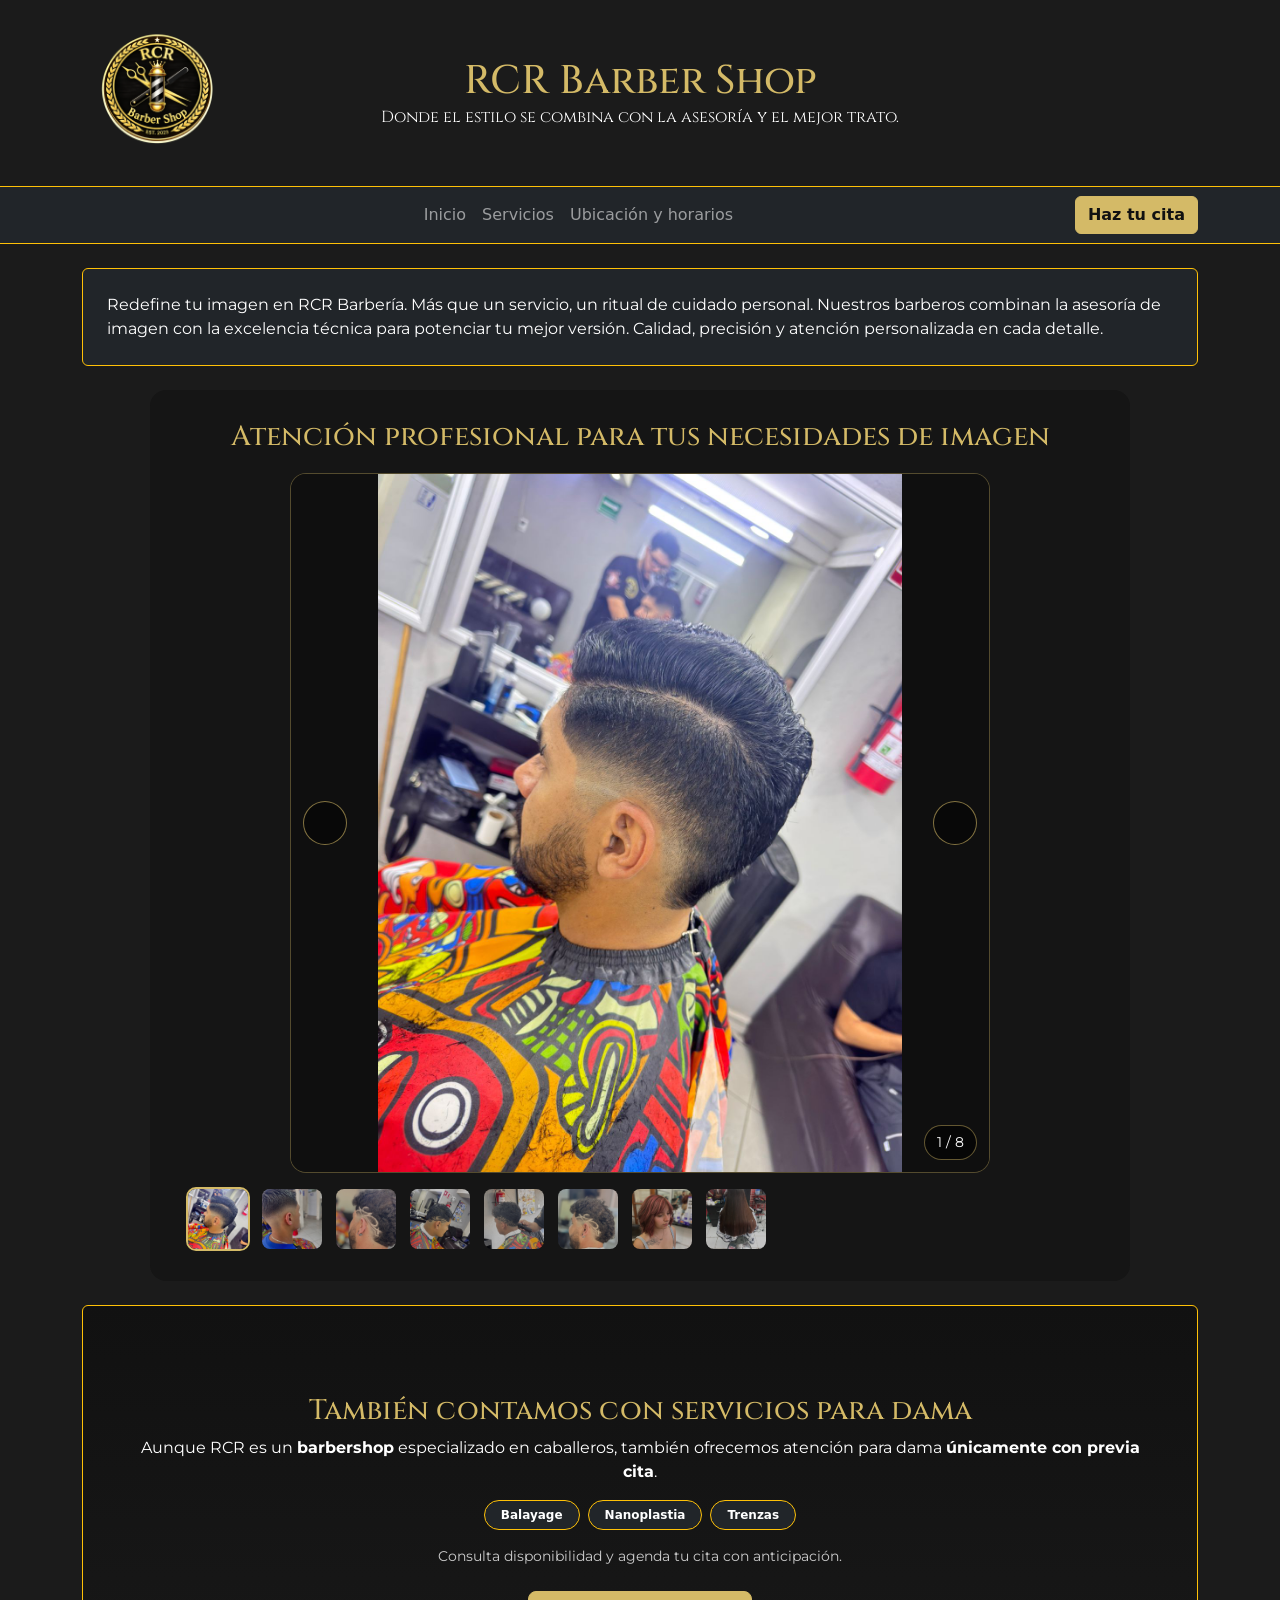
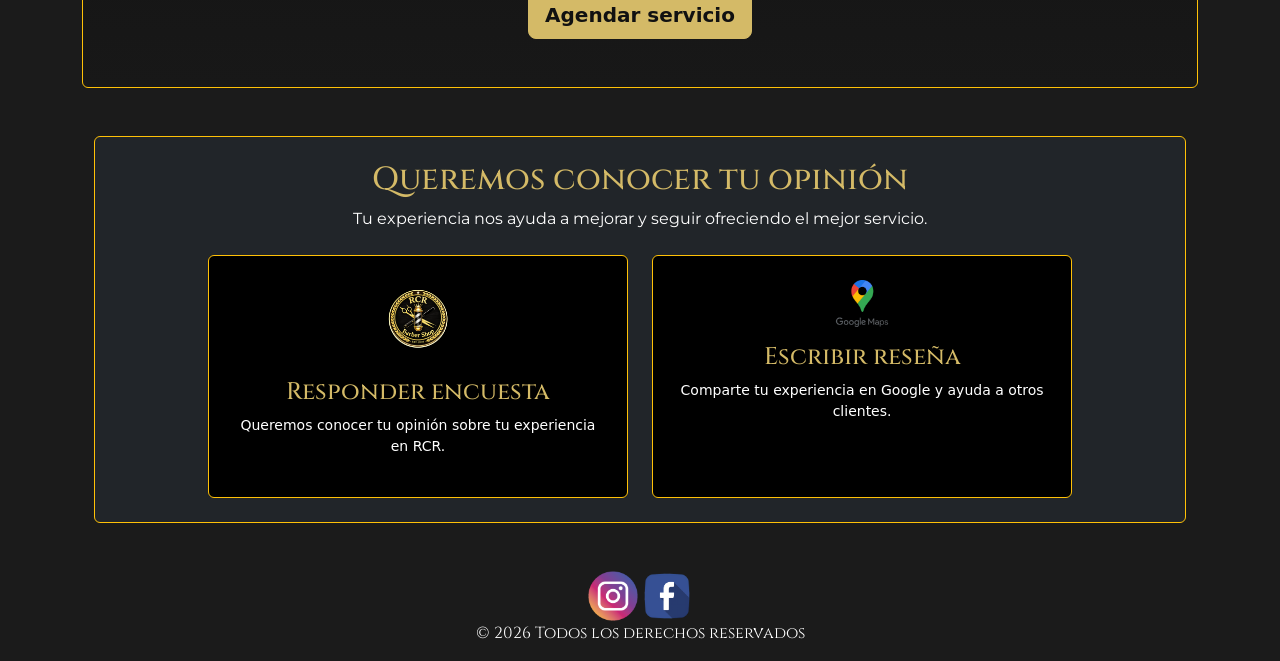
==== index.html @ 4f1cd0da "Add files via upload" ====
<!DOCTYPE html>
<html lang="en">
<head>
    <meta charset="UTF-8">
    <meta name="viewport" content="width=device-width, initial-scale=1.0">
  
    <title>RCR Barber Shop</title>
<link rel="preconnect" href="https://fonts.googleapis.com">
<link rel="preconnect" href="https://fonts.gstatic.com" crossorigin>
<link href="https://fonts.googleapis.com/css2?family=Cinzel:wght@400..900&family=Cormorant+Garamond:ital,wght@0,300..700;1,300..700&family=Montserrat:ital,wght@0,100..900;1,100..900&family=Playfair+Display:ital,wght@0,400..900;1,400..900&display=swap" rel="stylesheet">
<link href="https://cdn.jsdelivr.net/npm/bootstrap@5.3.3/dist/css/bootstrap.min.css" rel="stylesheet">
<link rel="stylesheet" href="./MyCSS.css">

</head>
<body>


<header class="py-3 border-bottom border-warning">
  <div class="container">
    <div class="row align-items-center gy-2">
      <div class="col-12 col-md-3 text-center text-md-start">
        <a href="index.html" class="d-inline-block">
          <img src="./Images/Logo_RCR_2026_SinFondo.png" class="img-fluid" style="max-width:150px;" alt="RCR Logo">
        </a>
      </div>

      <div class="col-12 col-md-6 text-center">
        <h1 class="m-0" style="font-family:'Cinzel'; color:#D4BA67;">RCR Barber Shop</h1>
        <p class="m-0 text-white" style="font-family:'Cinzel';">
          Donde el estilo se combina con la asesoría y el mejor trato.
        </p>
      </div>

<div class="col-12 col-md-3 d-none d-md-block"></div>
    </div>
  </div>
</header>

<nav class="navbar navbar-expand-lg navbar-dark bg-dark border-bottom border-warning">
  <div class="container">
    <a class="navbar-brand d-lg-none" href="index.html" style="font-family:'Cinzel'; color:#D4BA67;">RCR</a>

    <button class="navbar-toggler" type="button" data-bs-toggle="collapse" data-bs-target="#rcrNav">
      <span class="navbar-toggler-icon"></span>
    </button>

    <div class="collapse navbar-collapse" id="rcrNav">
      <ul class="navbar-nav mx-auto mb-2 mb-lg-0">
        <li class="nav-item"><a class="nav-link" href="index.html">Inicio</a></li>
        <li class="nav-item"><a class="nav-link" href="Services.html">Servicios</a></li>
        <li class="nav-item"><a class="nav-link" href="Contact.html">Ubicación y horarios</a></li>
      </ul>


<button
id="Anywhere_button_iframe"
class="anywhere-book-now-button btn btn-warning fw-semibold"
data-booking-url="https://rcr-barber-shop.setmore.com"
data-new-tab="false">
Haz tu cita
</button>
    </div>
  </div>
</nav>

<main class="container my-4">
  <div class="card bg-dark text-white border-warning">
    <div class="card-body p-4" style="font-family:'Montserrat';">
      <p class="mb-0">
        Redefine tu imagen en RCR Barbería. Más que un servicio, un ritual de cuidado personal. Nuestros barberos combinan la asesoría de imagen con la excelencia
        técnica para potenciar tu mejor versión. Calidad, precisión y atención personalizada en cada detalle.
      </p>
    </div>
  </div>


  <div class="my-4">
<section class="gallery">
  <h2 class="gallery-title">Atención profesional para tus necesidades de imagen</h2>

  <div class="carousel" id="carousel">
    <button class="car-btn prev" aria-label="Anterior">

    </button>

    <div class="viewer" id="viewer">
      <img src="./Images/PHOTO-2026-03-08-14-03-09 1.jpg" alt="Estilo 1">
      <img src="./Images/PHOTO-2026-03-08-14-03-09 2.jpg" alt="Estilo 2">
      <img src="./Images/PHOTO-2026-03-08-14-03-09 3.jpg" alt="Estilo 3">
      <img src="./Images/PHOTO-2026-03-08-14-03-09 4.jpg" alt="Estilo 4">
      <img src="./Images/PHOTO-2026-03-08-14-03-09.jpg" alt="Estilo 5">
      <img src="./Images/PHOTO-2026-03-08-14-03-10.jpg" alt="Estilo 6">
      <img src="./Borradores/Balayage.JPG" alt="Estilo 7">
      <img src="./Borradores/Nanoplastia.JPG" alt="Estilo 8">
    </div>
    

    <button class="car-btn next" aria-label="Siguiente">

    </button>

    <div class="counter" id="counter">1 / 8</div>
  </div>

  <div class="thumbs" id="thumbs">
    <img src="./Images/PHOTO-2026-03-08-14-03-09 1.jpg" data-i="0" alt="thumb 1">
    <img src="./Images/PHOTO-2026-03-08-14-03-09 2.jpg" data-i="1" alt="thumb 2">
    <img src="./Images/PHOTO-2026-03-08-14-03-09 3.jpg"  data-i="2" alt="thumb 3">
    <img src="./Images/PHOTO-2026-03-08-14-03-09 4.jpg" data-i="3" alt="thumb 4">
    <img src="./Images/PHOTO-2026-03-08-14-03-09.jpg" data-i="4" alt="thumb 5">
    <img src="./Images/PHOTO-2026-03-08-14-03-10.jpg" data-i="5" alt="thumb 6">
    <img src="./Borradores/Balayage.JPG" data-i="6" alt="thumb 7">
    <img src="./Borradores/Nanoplastia.JPG" data-i="7" alt="thumb 8">
  </div>
</section>

</div>


  <div class="card bg-dark text-white border-warning mt-4 services-ladies-card">
  <div class="card-body text-center p-4 p-md-5">

    <div class="mb-3">
      <i class="bi bi-stars ladies-icon"></i>
    </div>

    <h3 class="mb-2" style="font-family:'Cinzel'; color:#D4BA67;">
      También contamos con servicios para dama
    </h3>

    <p class="mb-3" style="font-family:'Montserrat';">
      Aunque RCR es un <b>barbershop</b> especializado en caballeros,
      también ofrecemos atención para dama <b>únicamente con previa cita</b>.
    </p>

    <div class="d-flex flex-wrap justify-content-center gap-2 mb-3">
      <span class="badge rounded-pill text-bg-dark border border-warning px-3 py-2">Balayage</span>
      <span class="badge rounded-pill text-bg-dark border border-warning px-3 py-2">Nanoplastia</span>
      <span class="badge rounded-pill text-bg-dark border border-warning px-3 py-2">Trenzas</span>
    </div>

    <p class="small mb-4 ladies-note">
      Consulta disponibilidad y agenda tu cita con anticipación.
    </p>

    <button
      class="anywhere-book-now-button btn btn-warning btn-lg fw-semibold"
      data-booking-url="https://rcr-barber-shop.setmore.com"
      data-new-tab="false">
      Agendar servicio
    </button>

  </div>
</div>

<section class="container my-5">

<div class="card bg-dark text-white border-warning">
<div class="card-body text-center p-4">

<h2 class="mb-2" style="font-family:'Cinzel'; color:#D4BA67;">
Queremos conocer tu opinión
</h2>

<p class="mb-4" style="font-family:'Montserrat';">
Tu experiencia nos ayuda a mejorar y seguir ofreciendo el mejor servicio.
</p>


<div class="row g-4 justify-content-center">

<!-- ENCUESTA -->
<div class="col-md-5">
<a href="https://forms.gle/G6pdmRBXSp6LeKgr6" target="_blank" class="text-decoration-none">

<div class="card h-100 bg-black text-white border-warning review-card">

<div class="card-body text-center p-4">

<img src="./Images/Logo_RCR_2026_SinFondo.png" width="80" class="mb-3">

<h4 style="font-family:'Cinzel'; color:#D4BA67;">
Responder encuesta
</h4>

<p class="small">
Queremos conocer tu opinión sobre tu experiencia en RCR.
</p>

</div>
</div>

</a>
</div>


<!-- GOOGLE REVIEW -->
<div class="col-md-5">

<a href="https://www.google.com/search?hl=en-CA&gl=ca&q=RCR+Barber%C3%ADa+Sal%C3%B3n,+Atenas,+Jerez+101+B,+Los+Sauces,+76114+Santiago+de+Quer%C3%A9taro,+Qro.,+Mexico&ludocid=10896036416418766935&lsig=AB86z5VZacI5tAJtuzdIunoeFj1o&hl=en&gl=CA#" target="_blank" class="text-decoration-none">

<div class="card h-100 bg-black text-white border-warning review-card">

<div class="card-body text-center p-4">

<img src="./Images/finalgooglemaps.png" width="80" class="mb-3">

<h4 style="font-family:'Cinzel'; color:#D4BA67;">
Escribir reseña
</h4>

<p class="small">
Comparte tu experiencia en Google y ayuda a otros clientes.
</p>

</div>
</div>

</a>
</div>


</div>
</div>
</div>

</section>

</main>


<section class="footer" align="center" style="font-family: 'Cinzel'; color:white">
  
<a href="https://www.instagram.com/rcr_barbershop/" target="_blank"><img src="./Images/Logo instagram.png" width="50" height="50"></a>
<a href="https://www.facebook.com/rcr.carlos.2025/" target="_blank"><img src="./Images/Logo Facebook.png" width="50" height="50"></a><br>
<p>© 2026 Todos los derechos reservados</p>
</section>

<script>
  const viewer = document.getElementById('viewer');
  const thumbs = document.getElementById('thumbs');
  const counter = document.getElementById('counter');
  const slides = Array.from(viewer.querySelectorAll('img'));
  const total = slides.length;

  let current = 0;

  function goTo(i){
    current = Math.max(0, Math.min(total-1, i));
    viewer.scrollTo({ left: viewer.clientWidth * current, behavior: 'smooth' });
    counter.textContent = (current+1) + " / " + total;

    thumbs.querySelectorAll('img').forEach(t => t.classList.remove('active'));
    const activeThumb = thumbs.querySelector(`img[data-i="${current}"]`);
    if(activeThumb) activeThumb.classList.add('active');
  }

  document.querySelector('.car-btn.prev').addEventListener('click', () => goTo(current-1));
  document.querySelector('.car-btn.next').addEventListener('click', () => goTo(current+1));

  thumbs.addEventListener('click', (e) => {
    if(e.target.tagName === 'IMG'){
      goTo(parseInt(e.target.dataset.i, 10));
    }
  });

  // Detectar slide actual al swippear
  viewer.addEventListener('scroll', () => {
    const i = Math.round(viewer.scrollLeft / viewer.clientWidth);
    if(i !== current){
      current = i;
      counter.textContent = (current+1) + " / " + total;
      thumbs.querySelectorAll('img').forEach(t => t.classList.remove('active'));
      const activeThumb = thumbs.querySelector(`img[data-i="${current}"]`);
      if(activeThumb) activeThumb.classList.add('active');
    }
  });

  // Init
  goTo(0);
</script>
<script src="https://cdn.jsdelivr.net/npm/bootstrap@5.3.3/dist/js/bootstrap.bundle.min.js"></script>
<script id="anywhere_book_now_script" src="https://assets.setmore.com/integration/book-now/live/v1/anywhere-book-now.js"></script>
</body>
</html>
---- MyCSS.css ----
/* Reset básico */
body { margin:0; padding:0; background:#1b1b1b; }

/* LINKS (global) */
a { color:white; text-decoration:underline; }
a:visited { color:white; }
a:hover { color:#D4BA67; text-decoration:underline; }
a:active { color:#D4BA67; text-decoration:underline; }


/* CARD TABLA */
.table-card{
  background:#0f0f0f;
  padding:30px;
  border-radius:10px;
  max-width:980px;
  margin:0 auto;
}


.table.table-dark td{
  color:#fff;
}


/* ===== GALERÍA ===== */
.gallery{
  background:#151515;
  padding:30px;
  border-radius:16px;
  max-width:980px;
  margin:20px auto;
}

.gallery-title{
  font-family:'Cinzel', serif;
  color:#D4BA67;
  text-align:center;
  margin-bottom:20px;
  font-size:28px;
}

/* ===== CARRUSEL CUADRADO ===== */
.carousel{
  position:relative;
  background:#0f0f0f;
  border:1px solid rgba(212,186,103,.35);
  border-radius:16px;
  overflow:hidden;
  max-width:700px;        /* controla tamaño en desktop */
  margin:0 auto;
}

/* CONTENEDOR CUADRADO */
.viewer{
  display:flex;
  overflow-x:auto;
  scroll-snap-type:x mandatory;
  scroll-behavior:smooth;
  -webkit-overflow-scrolling:touch;

  width:100%;
  aspect-ratio:1 / 1;     /* 🔲 CUADRADO */
}
.viewer::-webkit-scrollbar{ display:none; }

/* SLIDES */
.viewer img{
  flex:0 0 100%;
  width:100%;
  height:100%;
  object-fit:contain;      /* 👈 AHORA SE VE COMPLETA */
  object-position:center;
  background:#0f0f0f;      /* relleno elegante */
  scroll-snap-align:start;
  user-select:none;
  -webkit-user-drag:none;
  display:block;
}

/* ===== FLECHAS ===== */
.car-btn{
  position:absolute;
  top:50%;
  transform:translateY(-50%);
  z-index:5;
  background:rgba(0,0,0,.45);
  border:1px solid rgba(212,186,103,.6);
  color:#D4BA67;
  width:44px;
  height:44px;
  border-radius:50%;
  font-size:26px;
  cursor:pointer;
}
.car-btn.prev{ left:12px; }
.car-btn.next{ right:12px; }

/* ===== CONTADOR ===== */
.counter{
  position:absolute;
  bottom:12px;
  right:12px;
  background:rgba(0,0,0,.6);
  border:1px solid rgba(212,186,103,.45);
  color:white;
  font-family:'Montserrat', sans-serif;
  font-size:14px;
  padding:6px 12px;
  border-radius:999px;
}

/* ===== MINIATURAS ===== */
.thumbs{
  display:flex;
  gap:10px;
  overflow-x:auto;
  padding:14px 6px 0;
}
.thumbs::-webkit-scrollbar{ display:none; }

.thumbs img{
  width:64px;
  aspect-ratio:1 / 1;     /* miniaturas cuadradas */
  object-fit:cover;
  border-radius:10px;
  border:2px solid transparent;
  cursor:pointer;
  opacity:.75;
}
.thumbs img.active{
  border-color:#D4BA67;
  opacity:1;
}

/* ===== CELULAR ===== */
@media (max-width:600px){
  .carousel{
    max-width:100%;       /* ocupa todo el ancho */
  }
  .thumbs img{
    width:56px;
  }
}

.rcr-gold { color:#D4BA67 !important; }
.rcr-border-gold { border-color:#D4BA67 !important; }
.rcr-btn-gold { background:#D4BA67 !important; color:#111 !important; }

.review-btn{
  width:100%;
  max-width:500px;
  height:140px;
  object-fit:cover;
}

.review-btn{
  width:100%;
  max-width:500px;
  height:140px;
  object-fit:cover;
  transition:0.25s;
}

.review-btn:hover{
  transform:scale(1.04);
}


.review-card{
transition: all 0.25s ease;
cursor:pointer;
}

.review-card:hover{
transform: translateY(-6px);
box-shadow: 0 10px 25px rgba(0,0,0,0.6);
border-color:#D4BA67 !important;
}

.btn-warning{
background-color:#D4BA67;
border-color:#D4BA67;
color:#111;
}

.btn-warning:hover{
background-color:#b89a4d;
border-color:#b89a4d;
color:#111;
}

.service-highlight-card{
  transition: all 0.25s ease;
  background: linear-gradient(180deg, #111 0%, #181818 100%);
}

.service-highlight-card:hover{
  transform: translateY(-6px);
  box-shadow: 0 10px 25px rgba(0,0,0,0.6);
}

.service-icon{
  width:72px;
  height:72px;
  margin:0 auto;
  border-radius:50%;
  display:flex;
  align-items:center;
  justify-content:center;
  border:2px solid #D4BA67;
  color:#D4BA67;
  font-size:30px;
  background:#0f0f0f;
}

.services-ladies-card{
  background: linear-gradient(180deg, #111 0%, #181818 100%);
}

.ladies-icon{
  font-size: 2.2rem;
  color: #D4BA67;
  display: inline-block;
}

.ladies-note{
  color: rgba(255,255,255,0.78);
  font-family:'Montserrat', sans-serif;
}
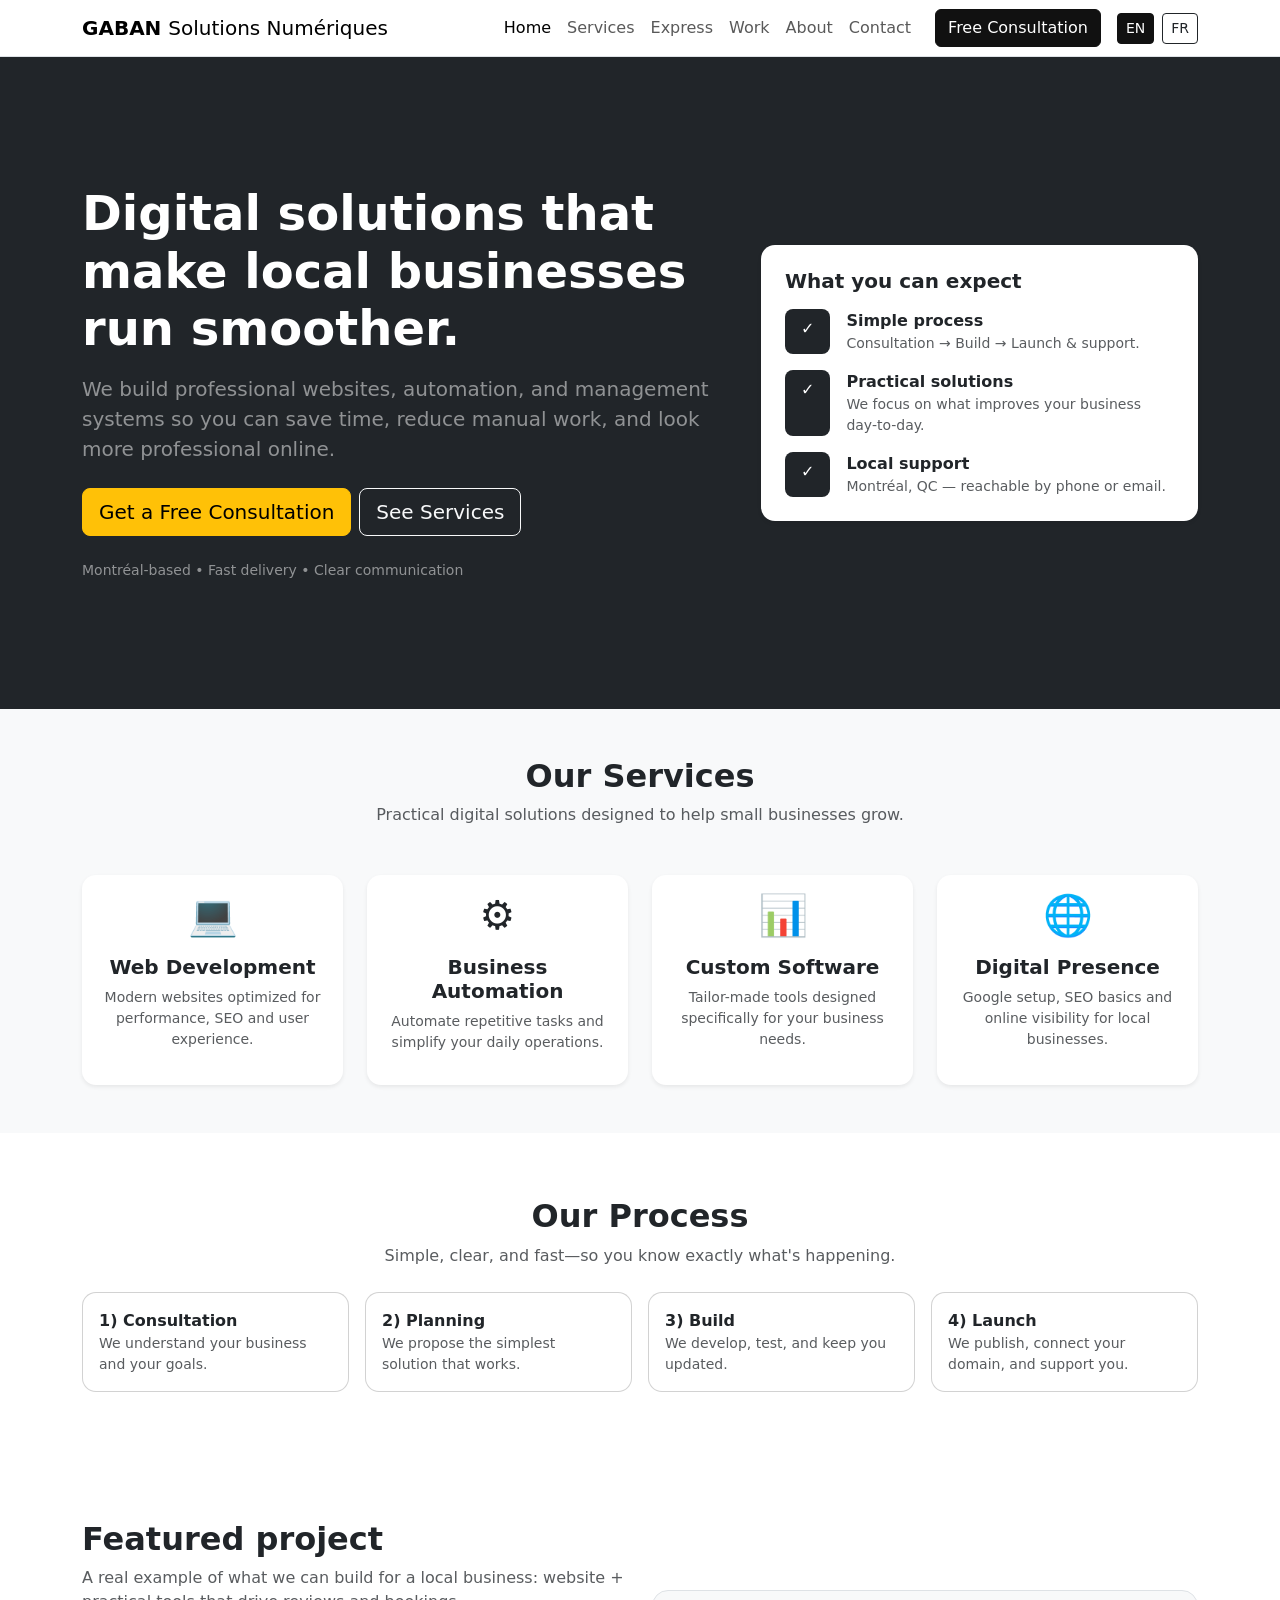
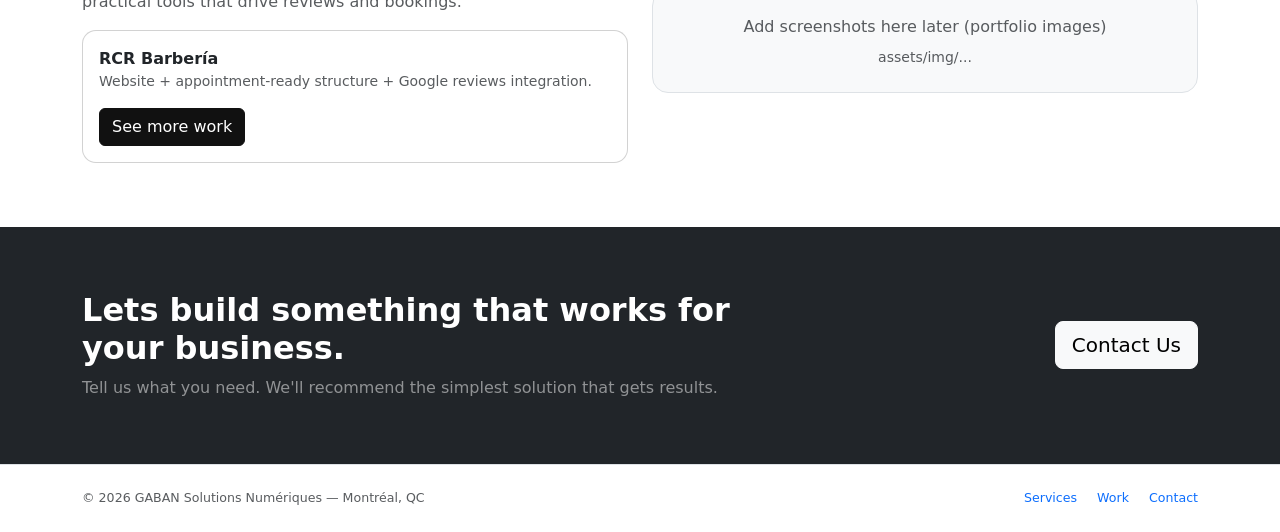
==== commit 14cf5f76: "Add files via upload" ====
--- a/index.html
+++ b/index.html
@@ -1,285 +1,455 @@
-<!DOCTYPE html>
+<!doctype html>
 <html lang="en">
 <head>
-    <meta charset="UTF-8">
-    <meta name="viewport" content="width=device-width, initial-scale=1.0">
-  
-    <title>RCR Barber Shop</title>
-<link rel="preconnect" href="https://fonts.googleapis.com">
-<link rel="preconnect" href="https://fonts.gstatic.com" crossorigin>
-<link href="https://fonts.googleapis.com/css2?family=Cinzel:wght@400..900&family=Cormorant+Garamond:ital,wght@0,300..700;1,300..700&family=Montserrat:ital,wght@0,100..900;1,100..900&family=Playfair+Display:ital,wght@0,400..900;1,400..900&display=swap" rel="stylesheet">
-<link href="https://cdn.jsdelivr.net/npm/bootstrap@5.3.3/dist/css/bootstrap.min.css" rel="stylesheet">
-<link rel="stylesheet" href="./MyCSS.css">
-
+  <meta charset="utf-8" />
+  <meta name="viewport" content="width=device-width, initial-scale=1" />
+  <title>GABAN Solutions Numériques</title>
+  <meta name="description" content="Websites, automation, and management systems for local businesses in Montréal." />
+  <link href="https://cdn.jsdelivr.net/npm/bootstrap@5.3.3/dist/css/bootstrap.min.css" rel="stylesheet">
+  <link rel="stylesheet" href="https://cdn.jsdelivr.net/npm/bootstrap-icons@1.11.3/font/bootstrap-icons.css">
+  <link rel="stylesheet" href="./MyCSS.css">
+
+  <style>
+    .hero { padding: 5rem 0; }
+    .icon-badge { width: 44px; height: 44px; display:flex; align-items:center; justify-content:center; border-radius: 12px; }
+  </style>
 </head>
 <body>
 
-
-<header class="py-3 border-bottom border-warning">
+<!-- NAVBAR -->
+<nav class="navbar navbar-expand-lg bg-white border-bottom sticky-top">
   <div class="container">
-    <div class="row align-items-center gy-2">
-      <div class="col-12 col-md-3 text-center text-md-start">
-        <a href="index.html" class="d-inline-block">
-          <img src="./Images/Logo_RCR_2026_SinFondo.png" class="img-fluid" style="max-width:150px;" alt="RCR Logo">
-        </a>
-      </div>
-
-      <div class="col-12 col-md-6 text-center">
-        <h1 class="m-0" style="font-family:'Cinzel'; color:#D4BA67;">RCR Barber Shop</h1>
-        <p class="m-0 text-white" style="font-family:'Cinzel';">
-          Donde el estilo se combina con la asesoría y el mejor trato.
-        </p>
-      </div>
-
-<div class="col-12 col-md-3 d-none d-md-block"></div>
-    </div>
-  </div>
-</header>
-
-<nav class="navbar navbar-expand-lg navbar-dark bg-dark border-bottom border-warning">
-  <div class="container">
-    <a class="navbar-brand d-lg-none" href="index.html" style="font-family:'Cinzel'; color:#D4BA67;">RCR</a>
-
-    <button class="navbar-toggler" type="button" data-bs-toggle="collapse" data-bs-target="#rcrNav">
+    <a class="navbar-brand fw-bold" href="./index.html">
+      GABAN <span class="fw-normal">Solutions Numériques</span>
+    </a>
+
+    <button class="navbar-toggler" type="button" data-bs-toggle="collapse" data-bs-target="#navMain">
       <span class="navbar-toggler-icon"></span>
     </button>
 
-    <div class="collapse navbar-collapse" id="rcrNav">
-      <ul class="navbar-nav mx-auto mb-2 mb-lg-0">
-        <li class="nav-item"><a class="nav-link" href="index.html">Inicio</a></li>
-        <li class="nav-item"><a class="nav-link" href="Services.html">Servicios</a></li>
-        <li class="nav-item"><a class="nav-link" href="Contact.html">Ubicación y horarios</a></li>
+    <div class="collapse navbar-collapse" id="navMain">
+      <ul class="navbar-nav ms-auto mb-2 mb-lg-0">
+        <li class="nav-item"><a class="nav-link active" href="./index.html" data-i18n="nav_home">Home</a></li>
+        <li class="nav-item"><a class="nav-link" href="./services.html" data-i18n="nav_services">Services</a></li>
+        <li class="nav-item"><a class="nav-link" href="./express.html" data-i18n="nav_express">Express</a></li>
+        <li class="nav-item"><a class="nav-link" href="./portfolio.html" data-i18n="nav_work">Work</a></li>
+        <li class="nav-item"><a class="nav-link" href="./about.html" data-i18n="nav_about">About</a></li>
+        <li class="nav-item"><a class="nav-link" href="./contact.html" data-i18n="nav_contact">Contact</a></li>
       </ul>
 
-
-<button
-id="Anywhere_button_iframe"
-class="anywhere-book-now-button btn btn-warning fw-semibold"
-data-booking-url="https://rcr-barber-shop.setmore.com"
-data-new-tab="false">
-Haz tu cita
-</button>
+      <a class="btn btn-dark ms-lg-3" href="./contact.html" data-i18n="nav_cta">Free Consultation</a>
+
+      <div class="ms-lg-3 mt-3 mt-lg-0 d-flex align-items-center gap-2">
+        <button class="btn btn-outline-dark btn-sm" id="btnEN" type="button">EN</button>
+        <button class="btn btn-outline-dark btn-sm" id="btnFR" type="button">FR</button>
+      </div>
     </div>
   </div>
 </nav>
 
-<main class="container my-4">
-  <div class="card bg-dark text-white border-warning">
-    <div class="card-body p-4" style="font-family:'Montserrat';">
-      <p class="mb-0">
-        Redefine tu imagen en RCR Barbería. Más que un servicio, un ritual de cuidado personal. Nuestros barberos combinan la asesoría de imagen con la excelencia
-        técnica para potenciar tu mejor versión. Calidad, precisión y atención personalizada en cada detalle.
+<!-- HERO -->
+<header class="hero bg-dark text-white">
+  <div class="container py-5">
+    <div class="row align-items-center g-5">
+      <div class="col-lg-7">
+        <h1 class="display-5 fw-bold mb-3" data-i18n="home_h1">
+          Smart Digital Solutions for Small Businesses
+        </h1>
+
+        <p class="lead mb-4 text-white-50" data-i18n="home_lead">
+          Websites, automation and custom software to help your business grow.
+        </p>
+
+        <div class="d-flex gap-2 flex-wrap">
+          <a class="btn btn-warning btn-lg" href="./contact.html" data-i18n="home_cta1">Get a Free Consultation</a>
+          <a class="btn btn-outline-light btn-lg" href="./services.html" data-i18n="home_cta2">View Our Services</a>
+        </div>
+
+        <div class="mt-4 small text-white-50" data-i18n="home_trust">
+          Montréal-based • Fast delivery • Clear communication
+        </div>
+      </div>
+
+      <div class="col-lg-5">
+        <div class="card border-0 shadow-sm">
+          <div class="card-body p-4">
+            <h2 class="h5 fw-bold mb-3" data-i18n="home_expect_title">What you can expect</h2>
+            <ul class="list-unstyled mb-0">
+              <li class="d-flex gap-3 mb-3">
+                <div class="bg-dark text-white rounded-3 px-3 py-2">✓</div>
+                <div>
+                  <div class="fw-semibold" data-i18n="home_expect_1t">Simple process</div>
+                  <div class="text-muted small" data-i18n="home_expect_1d">Consultation → Build → Launch & support.</div>
+                </div>
+              </li>
+              <li class="d-flex gap-3 mb-3">
+                <div class="bg-dark text-white rounded-3 px-3 py-2">✓</div>
+                <div>
+                  <div class="fw-semibold" data-i18n="home_expect_2t">Practical solutions</div>
+                  <div class="text-muted small" data-i18n="home_expect_2d">We focus on what improves your business day-to-day.</div>
+                </div>
+              </li>
+              <li class="d-flex gap-3">
+                <div class="bg-dark text-white rounded-3 px-3 py-2">✓</div>
+                <div>
+                  <div class="fw-semibold" data-i18n="home_expect_3t">Local support</div>
+                  <div class="text-muted small" data-i18n="home_expect_3d">Montréal, QC — reachable by phone or email.</div>
+                </div>
+              </li>
+            </ul>
+          </div>
+        </div>
+      </div>
+
+    </div>
+  </div>
+</header>
+
+
+
+<!-- SERVICES -->
+<section class="py-5 bg-light">
+  <div class="container">
+
+    <div class="text-center mb-5">
+      <h2 class="fw-bold">Our Services</h2>
+      <p class="text-muted">
+        Practical digital solutions designed to help small businesses grow.
       </p>
     </div>
-  </div>
-
-
-  <div class="my-4">
-<section class="gallery">
-  <h2 class="gallery-title">Atención profesional para tus necesidades de imagen</h2>
-
-  <div class="carousel" id="carousel">
-    <button class="car-btn prev" aria-label="Anterior">
-
-    </button>
-
-    <div class="viewer" id="viewer">
-      <img src="./Images/PHOTO-2026-03-08-14-03-09 1.jpg" alt="Estilo 1">
-      <img src="./Images/PHOTO-2026-03-08-14-03-09 2.jpg" alt="Estilo 2">
-      <img src="./Images/PHOTO-2026-03-08-14-03-09 3.jpg" alt="Estilo 3">
-      <img src="./Images/PHOTO-2026-03-08-14-03-09 4.jpg" alt="Estilo 4">
-      <img src="./Images/PHOTO-2026-03-08-14-03-09.jpg" alt="Estilo 5">
-      <img src="./Images/PHOTO-2026-03-08-14-03-10.jpg" alt="Estilo 6">
-      <img src="./Borradores/Balayage.JPG" alt="Estilo 7">
-      <img src="./Borradores/Nanoplastia.JPG" alt="Estilo 8">
-    </div>
-    
-
-    <button class="car-btn next" aria-label="Siguiente">
-
-    </button>
-
-    <div class="counter" id="counter">1 / 8</div>
-  </div>
-
-  <div class="thumbs" id="thumbs">
-    <img src="./Images/PHOTO-2026-03-08-14-03-09 1.jpg" data-i="0" alt="thumb 1">
-    <img src="./Images/PHOTO-2026-03-08-14-03-09 2.jpg" data-i="1" alt="thumb 2">
-    <img src="./Images/PHOTO-2026-03-08-14-03-09 3.jpg"  data-i="2" alt="thumb 3">
-    <img src="./Images/PHOTO-2026-03-08-14-03-09 4.jpg" data-i="3" alt="thumb 4">
-    <img src="./Images/PHOTO-2026-03-08-14-03-09.jpg" data-i="4" alt="thumb 5">
-    <img src="./Images/PHOTO-2026-03-08-14-03-10.jpg" data-i="5" alt="thumb 6">
-    <img src="./Borradores/Balayage.JPG" data-i="6" alt="thumb 7">
-    <img src="./Borradores/Nanoplastia.JPG" data-i="7" alt="thumb 8">
+
+    <div class="row g-4">
+
+      <!-- Web Development -->
+      <div class="col-md-6 col-lg-3">
+        <div class="card h-100 border-0 shadow-sm text-center">
+          <div class="card-body">
+            <div class="display-6 mb-3">💻</div>
+            <h5 class="fw-bold">Web Development</h5>
+            <p class="text-muted small">
+              Modern websites optimized for performance, SEO and user experience.
+            </p>
+          </div>
+        </div>
+      </div>
+
+      <!-- Automation -->
+      <div class="col-md-6 col-lg-3">
+        <div class="card h-100 border-0 shadow-sm text-center">
+          <div class="card-body">
+            <div class="display-6 mb-3">⚙️</div>
+            <h5 class="fw-bold">Business Automation</h5>
+            <p class="text-muted small">
+              Automate repetitive tasks and simplify your daily operations.
+            </p>
+          </div>
+        </div>
+      </div>
+
+      <!-- Custom Software -->
+      <div class="col-md-6 col-lg-3">
+        <div class="card h-100 border-0 shadow-sm text-center">
+          <div class="card-body">
+            <div class="display-6 mb-3">📊</div>
+            <h5 class="fw-bold">Custom Software</h5>
+            <p class="text-muted small">
+              Tailor-made tools designed specifically for your business needs.
+            </p>
+          </div>
+        </div>
+      </div>
+
+      <!-- Digital Presence -->
+      <div class="col-md-6 col-lg-3">
+        <div class="card h-100 border-0 shadow-sm text-center">
+          <div class="card-body">
+            <div class="display-6 mb-3">🌐</div>
+            <h5 class="fw-bold">Digital Presence</h5>
+            <p class="text-muted small">
+              Google setup, SEO basics and online visibility for local businesses.
+            </p>
+          </div>
+        </div>
+      </div>
+
+    </div>
+
   </div>
 </section>
 
-</div>
-
-
-  <div class="card bg-dark text-white border-warning mt-4 services-ladies-card">
-  <div class="card-body text-center p-4 p-md-5">
-
-    <div class="mb-3">
-      <i class="bi bi-stars ladies-icon"></i>
-    </div>
-
-    <h3 class="mb-2" style="font-family:'Cinzel'; color:#D4BA67;">
-      También contamos con servicios para dama
-    </h3>
-
-    <p class="mb-3" style="font-family:'Montserrat';">
-      Aunque RCR es un <b>barbershop</b> especializado en caballeros,
-      también ofrecemos atención para dama <b>únicamente con previa cita</b>.
-    </p>
-
-    <div class="d-flex flex-wrap justify-content-center gap-2 mb-3">
-      <span class="badge rounded-pill text-bg-dark border border-warning px-3 py-2">Balayage</span>
-      <span class="badge rounded-pill text-bg-dark border border-warning px-3 py-2">Nanoplastia</span>
-      <span class="badge rounded-pill text-bg-dark border border-warning px-3 py-2">Trenzas</span>
-    </div>
-
-    <p class="small mb-4 ladies-note">
-      Consulta disponibilidad y agenda tu cita con anticipación.
-    </p>
-
-    <button
-      class="anywhere-book-now-button btn btn-warning btn-lg fw-semibold"
-      data-booking-url="https://rcr-barber-shop.setmore.com"
-      data-new-tab="false">
-      Agendar servicio
-    </button>
-
-  </div>
-</div>
-
-<section class="container my-5">
-
-<div class="card bg-dark text-white border-warning">
-<div class="card-body text-center p-4">
-
-<h2 class="mb-2" style="font-family:'Cinzel'; color:#D4BA67;">
-Queremos conocer tu opinión
-</h2>
-
-<p class="mb-4" style="font-family:'Montserrat';">
-Tu experiencia nos ayuda a mejorar y seguir ofreciendo el mejor servicio.
-</p>
-
-
-<div class="row g-4 justify-content-center">
-
-<!-- ENCUESTA -->
-<div class="col-md-5">
-<a href="https://forms.gle/G6pdmRBXSp6LeKgr6" target="_blank" class="text-decoration-none">
-
-<div class="card h-100 bg-black text-white border-warning review-card">
-
-<div class="card-body text-center p-4">
-
-<img src="./Images/Logo_RCR_2026_SinFondo.png" width="80" class="mb-3">
-
-<h4 style="font-family:'Cinzel'; color:#D4BA67;">
-Responder encuesta
-</h4>
-
-<p class="small">
-Queremos conocer tu opinión sobre tu experiencia en RCR.
-</p>
-
-</div>
-</div>
-
-</a>
-</div>
-
-
-<!-- GOOGLE REVIEW -->
-<div class="col-md-5">
-
-<a href="https://www.google.com/search?hl=en-CA&gl=ca&q=RCR+Barber%C3%ADa+Sal%C3%B3n,+Atenas,+Jerez+101+B,+Los+Sauces,+76114+Santiago+de+Quer%C3%A9taro,+Qro.,+Mexico&ludocid=10896036416418766935&lsig=AB86z5VZacI5tAJtuzdIunoeFj1o&hl=en&gl=CA#" target="_blank" class="text-decoration-none">
-
-<div class="card h-100 bg-black text-white border-warning review-card">
-
-<div class="card-body text-center p-4">
-
-<img src="./Images/finalgooglemaps.png" width="80" class="mb-3">
-
-<h4 style="font-family:'Cinzel'; color:#D4BA67;">
-Escribir reseña
-</h4>
-
-<p class="small">
-Comparte tu experiencia en Google y ayuda a otros clientes.
-</p>
-
-</div>
-</div>
-
-</a>
-</div>
-
-
-</div>
-</div>
-</div>
-
+<!-- PROCESS -->
+<section class="section">
+  <div class="container">
+    <div class="text-center mb-4">
+      <h2 class="fw-bold" data-i18n="proc_title">Our Process</h2>
+      <p class="text-muted mb-0" data-i18n="proc_sub">Simple, clear, and fast—so you know exactly what’s happening.</p>
+    </div>
+
+    <div class="row g-3">
+      <div class="col-md-3">
+        <div class="card h-100"><div class="card-body">
+          <div class="fw-semibold" data-i18n="proc_1t">1) Consultation</div>
+          <div class="text-muted small" data-i18n="proc_1d">We understand your business and your goals.</div>
+        </div></div>
+      </div>
+      <div class="col-md-3">
+        <div class="card h-100"><div class="card-body">
+          <div class="fw-semibold" data-i18n="proc_2t">2) Planning</div>
+          <div class="text-muted small" data-i18n="proc_2d">We propose the simplest solution that works.</div>
+        </div></div>
+      </div>
+      <div class="col-md-3">
+        <div class="card h-100"><div class="card-body">
+          <div class="fw-semibold" data-i18n="proc_3t">3) Build</div>
+          <div class="text-muted small" data-i18n="proc_3d">We develop, test, and keep you updated.</div>
+        </div></div>
+      </div>
+      <div class="col-md-3">
+        <div class="card h-100"><div class="card-body">
+          <div class="fw-semibold" data-i18n="proc_4t">4) Launch</div>
+          <div class="text-muted small" data-i18n="proc_4d">We publish, connect your domain, and support you.</div>
+        </div></div>
+      </div>
+    </div>
+  </div>
 </section>
 
-</main>
-
-
-<section class="footer" align="center" style="font-family: 'Cinzel'; color:white">
-  
-<a href="https://www.instagram.com/rcr_barbershop/" target="_blank"><img src="./Images/Logo instagram.png" width="50" height="50"></a>
-<a href="https://www.facebook.com/rcr.carlos.2025/" target="_blank"><img src="./Images/Logo Facebook.png" width="50" height="50"></a><br>
-<p>© 2026 Todos los derechos reservados</p>
+<!-- FEATURED WORK -->
+<section class="section">
+  <div class="container">
+    <div class="row align-items-center g-4">
+      <div class="col-lg-6">
+        <h2 class="fw-bold" data-i18n="home_work_title">Featured project</h2>
+        <p class="text-muted" data-i18n="home_work_text">
+          A real example of what we can build for a local business: website + practical tools that drive reviews and bookings.
+        </p>
+
+        <div class="card">
+          <div class="card-body">
+            <div class="fw-semibold">RCR Barbería</div>
+            <div class="text-muted small mb-3" data-i18n="home_work_desc">
+              Website + appointment-ready structure + Google reviews integration.
+            </div>
+            <a class="btn btn-dark" href="./portfolio.html" data-i18n="home_work_btn">See more work</a>
+          </div>
+        </div>
+      </div>
+
+      <div class="col-lg-6">
+        <div class="bg-light border rounded-4 p-4 text-muted text-center">
+          <span data-i18n="home_img_placeholder">Add screenshots here later (portfolio images)</span>
+          <div class="small mt-2">assets/img/...</div>
+        </div>
+      </div>
+    </div>
+  </div>
 </section>
 
+<!-- CTA -->
+<section class="section bg-dark text-white">
+  <div class="container">
+    <div class="row align-items-center g-3">
+      <div class="col-lg-8">
+        <h2 class="fw-bold mb-2" data-i18n="home_bottom_title">Let’s build something that works for your business.</h2>
+        <p class="mb-0 text-white-50" data-i18n="home_bottom_text">Tell us what you need. We’ll recommend the simplest solution that gets results.</p>
+      </div>
+      <div class="col-lg-4 text-lg-end">
+        <a class="btn btn-light btn-lg" href="./contact.html" data-i18n="home_bottom_btn">Contact Us</a>
+      </div>
+    </div>
+  </div>
+</section>
+
+<footer class="py-4 border-top">
+  <div class="container d-flex flex-column flex-md-row align-items-center justify-content-between gap-2">
+    <div class="small text-muted">© <span id="year"></span> GABAN Solutions Numériques — Montréal, QC</div>
+    <div class="small">
+      <a class="text-decoration-none me-3" href="./services.html" data-i18n="nav_services">Services</a>
+      <a class="text-decoration-none me-3" href="./portfolio.html" data-i18n="nav_work">Work</a>
+      <a class="text-decoration-none" href="./contact.html" data-i18n="nav_contact">Contact</a>
+    </div>
+  </div>
+</footer>
+
+<script>document.getElementById("year").textContent = new Date().getFullYear();</script>
+
 <script>
-  const viewer = document.getElementById('viewer');
-  const thumbs = document.getElementById('thumbs');
-  const counter = document.getElementById('counter');
-  const slides = Array.from(viewer.querySelectorAll('img'));
-  const total = slides.length;
-
-  let current = 0;
-
-  function goTo(i){
-    current = Math.max(0, Math.min(total-1, i));
-    viewer.scrollTo({ left: viewer.clientWidth * current, behavior: 'smooth' });
-    counter.textContent = (current+1) + " / " + total;
-
-    thumbs.querySelectorAll('img').forEach(t => t.classList.remove('active'));
-    const activeThumb = thumbs.querySelector(`img[data-i="${current}"]`);
-    if(activeThumb) activeThumb.classList.add('active');
+  const i18n = {
+    en: {
+      nav_home: "Home",
+      nav_services: "Services",
+      nav_work: "Work",
+      nav_about: "About",
+      nav_contact: "Contact",
+      nav_cta: "Free Consultation",
+
+      home_h1: "Digital solutions that make local businesses run smoother.",
+      home_lead: "We build professional websites, automation, and management systems so you can save time, reduce manual work, and look more professional online.",
+      home_cta1: "Get a Free Consultation",
+      home_cta2: "See Services",
+      home_trust: "Montréal-based • Fast delivery • Clear communication",
+
+      home_expect_title: "What you can expect",
+      home_expect_1t: "Simple process",
+      home_expect_1d: "Consultation → Build → Launch & support.",
+      home_expect_2t: "Practical solutions",
+      home_expect_2d: "We focus on what improves your business day-to-day.",
+      home_expect_3t: "Local support",
+      home_expect_3d: "Montréal, QC — reachable by phone or email.",
+
+      home_prob_title: "Running a business is already hard. Technology shouldn’t be.",
+      home_prob_text: "Many local businesses lose customers or waste time because their online presence and systems are outdated. We help you fix that with modern, easy-to-use tools.",
+      home_prob_1t: "Outdated website",
+      home_prob_1d: "Slow, not mobile-friendly, not converting visitors into customers.",
+      home_prob_2t: "Too much manual work",
+      home_prob_2d: "Calls, messages, spreadsheets—everything takes longer than it should.",
+      home_prob_3t: "No systems",
+      home_prob_3d: "Appointments, inventory, or tracking are not organized in one place.",
+
+      home_services_title: "Services",
+      home_services_sub: "Pick what you need now. Add more later.",
+      home_services_btn: "View all services",
+
+      svc1_title: "Professional Websites",
+      svc1_desc: "Modern design, fast loading, mobile-first, built to convert visitors into customers.",
+      svc1_b1: "Landing pages & multi-page sites",
+      svc1_b2: "SEO basics included",
+      svc1_b3: "Google Maps & reviews integration",
+
+      svc2_title: "Business Automation",
+      svc2_desc: "Save time with systems that reduce repetitive work.",
+      svc2_b1: "Appointment booking",
+      svc2_b2: "Forms & lead capture",
+      svc2_b3: "Email confirmations / workflows",
+
+      svc3_title: "Management Systems",
+      svc3_desc: "Custom tools to manage operations in one place.",
+      svc3_b1: "Dashboards & reporting",
+      svc3_b2: "Inventory / tracking",
+      svc3_b3: "Simple admin panels",
+
+      proc_title: "Our Process",
+      proc_sub: "Simple, clear, and fast—so you know exactly what's happening.",
+      proc_1t: "1) Consultation",
+      proc_1d: "We understand your business and your goals.",
+      proc_2t: "2) Planning",
+      proc_2d: "We propose the simplest solution that works.",
+      proc_3t: "3) Build",
+      proc_3d: "We develop, test, and keep you updated.",
+      proc_4t: "4) Launch",
+      proc_4d: "We publish, connect your domain, and support you.",
+
+
+      home_work_title: "Featured project",
+      home_work_text: "A real example of what we can build for a local business: website + practical tools that drive reviews and bookings.",
+      home_work_desc: "Website + appointment-ready structure + Google reviews integration.",
+      home_work_btn: "See more work",
+
+      home_img_placeholder: "Add screenshots here later (portfolio images)",
+
+      home_bottom_title: "Lets build something that works for your business.",
+      home_bottom_text: "Tell us what you need. We'll recommend the simplest solution that gets results.",
+      home_bottom_btn: "Contact Us"
+    },
+
+    fr: {
+      nav_home: "Accueil",
+      nav_services: "Services",
+      nav_work: "Réalisations",
+      nav_about: "À propos",
+      nav_contact: "Contact",
+      nav_cta: "Consultation gratuite",
+
+      home_h1: "Des solutions numériques qui simplifient la gestion des entreprises locales.",
+      home_lead: "Nous créons des sites web professionnels, de l'automatisation et des systèmes de gestion pour vous faire gagner du temps, réduire le travail manuel et renforcer votre image en ligne.",
+      home_cta1: "Consultation gratuite",
+      home_cta2: "Voir les services",
+      home_trust: "Basé à Montréal • Livraison rapide • Communication claire",
+
+      home_expect_title: "À quoi vous attendre",
+      home_expect_1t: "Processus simple",
+      home_expect_1d: "Consultation → Développement → Mise en ligne & support.",
+      home_expect_2t: "Solutions pratiques",
+      home_expect_2d: "On se concentre sur ce qui améliore votre quotidien.",
+      home_expect_3t: "Support local",
+      home_expect_3d: "Montréal, QC — joignable par téléphone ou courriel.",
+
+      home_prob_title: "Gérer une entreprise est déjà difficile. La technologie ne devrait pas l'être.",
+      home_prob_text: "Beaucoup d'entreprises perdent des clients ou du temps à cause d'un site dépassé ou de systèmes mal organisés. Nous vous aidons à corriger ça avec des outils modernes et simples.",
+      home_prob_1t: "Site web dépassé",
+      home_prob_1d: "Lent, pas adapté mobile, et ne convertit pas les visiteurs en clients.",
+      home_prob_2t: "Trop de travail manuel",
+      home_prob_2d: "Appels, messages, tableaux — tout prend trop de temps.",
+      home_prob_3t: "Manque de systèmes",
+      home_prob_3d: "Rendez-vous, inventaire, suivi — rien n'est centralisé.",
+
+      home_services_title: "Services",
+      home_services_sub: "Choisissez ce dont vous avez besoin maintenant. Ajoutez le reste plus tard.",
+      home_services_btn: "Voir tous les services",
+
+      svc1_title: "Sites web professionnels",
+      svc1_desc: "Design moderne, rapide, pensé mobile, conçu pour convertir les visiteurs en clients.",
+      svc1_b1: "Pages d'accueil & sites multi-pages",
+      svc1_b2: "Bases SEO incluses",
+      svc1_b3: "Intégration Google Maps & avis",
+
+      svc2_title: "Automatisation",
+      svc2_desc: "Gagnez du temps grâce à des systèmes qui réduisent le travail répétitif.",
+      svc2_b1: "Systèmes de rendez-vous",
+      svc2_b2: "Formulaires & capture de prospects",
+      svc2_b3: "Confirmations / flux par courriel",
+
+      svc3_title: "Systèmes de gestion",
+      svc3_desc: "Outils sur mesure pour gérer vos opérations au même endroit.",
+      svc3_b1: "Tableaux de bord & rapports",
+      svc3_b2: "Inventaire / suivi",
+      svc3_b3: "Panneaux d'administration simples",
+
+      proc_title: "Notre processus",
+      proc_sub: "Simple, clair et rapide — pour que vous sachiez exactement ce qui se passe.",
+      proc_1t: "1) Consultation",
+      proc_1d: "On comprend votre entreprise et vos objectifs.",
+      proc_2t: "2) Planification",
+      proc_2d: "On propose la solution la plus simple et efficace.",
+      proc_3t: "3) Développement",
+      proc_3d: "On construit, on teste et on vous tient au courant.",
+      proc_4t: "4) Mise en ligne",
+      proc_4d: "On publie, on connecte votre domaine et on vous supporte.",
+
+      home_work_title: "Projet en vedette",
+      home_work_text: "Un exemple réel de ce qu'on peut créer pour une entreprise locale : un site + des outils pratiques qui génèrent des avis et des réservations.",
+      home_work_desc: "Site + structure prête pour rendez-vous + intégration des avis Google.",
+      home_work_btn: "Voir plus de projets",
+
+      home_img_placeholder: "Ajoutez des captures d'écran ici plus tard (portfolio)",
+
+      home_bottom_title: "Construisons quelque chose d'utile pour votre entreprise.",
+      home_bottom_text: "Expliquez-nous votre besoin. Nous proposerons la solution la plus simple et efficace.",
+      home_bottom_btn: "Nous contacter"
+    }
+  };
+
+  function setLanguage(lang) {
+    localStorage.setItem("lang", lang);
+    document.documentElement.lang = lang;
+
+    document.querySelectorAll("[data-i18n]").forEach(el => {
+      const key = el.getAttribute("data-i18n");
+      if (i18n[lang] && i18n[lang][key]) el.textContent = i18n[lang][key];
+    });
+
+    document.getElementById("btnEN").classList.toggle("btn-dark", lang === "en");
+    document.getElementById("btnEN").classList.toggle("btn-outline-dark", lang !== "en");
+    document.getElementById("btnFR").classList.toggle("btn-dark", lang === "fr");
+    document.getElementById("btnFR").classList.toggle("btn-outline-dark", lang !== "fr");
   }
 
-  document.querySelector('.car-btn.prev').addEventListener('click', () => goTo(current-1));
-  document.querySelector('.car-btn.next').addEventListener('click', () => goTo(current+1));
-
-  thumbs.addEventListener('click', (e) => {
-    if(e.target.tagName === 'IMG'){
-      goTo(parseInt(e.target.dataset.i, 10));
-    }
-  });
-
-  // Detectar slide actual al swippear
-  viewer.addEventListener('scroll', () => {
-    const i = Math.round(viewer.scrollLeft / viewer.clientWidth);
-    if(i !== current){
-      current = i;
-      counter.textContent = (current+1) + " / " + total;
-      thumbs.querySelectorAll('img').forEach(t => t.classList.remove('active'));
-      const activeThumb = thumbs.querySelector(`img[data-i="${current}"]`);
-      if(activeThumb) activeThumb.classList.add('active');
-    }
-  });
-
-  // Init
-  goTo(0);
+  document.getElementById("btnEN").addEventListener("click", () => setLanguage("en"));
+  document.getElementById("btnFR").addEventListener("click", () => setLanguage("fr"));
+
+  setLanguage(localStorage.getItem("lang") || "en");
 </script>
+
 <script src="https://cdn.jsdelivr.net/npm/bootstrap@5.3.3/dist/js/bootstrap.bundle.min.js"></script>
-<script id="anywhere_book_now_script" src="https://assets.setmore.com/integration/book-now/live/v1/anywhere-book-now.js"></script>
 </body>
 </html>
--- a/MyCSS.css
+++ b/MyCSS.css
@@ -1,230 +1,99 @@
-/* Reset básico */
-body { margin:0; padding:0; background:#1b1b1b; }
+/* ===============================
+GLOBAL SPACING
+=============================== */
 
-/* LINKS (global) */
-a { color:white; text-decoration:underline; }
-a:visited { color:white; }
-a:hover { color:#D4BA67; text-decoration:underline; }
-a:active { color:#D4BA67; text-decoration:underline; }
-
-
-/* CARD TABLA */
-.table-card{
-  background:#0f0f0f;
-  padding:30px;
-  border-radius:10px;
-  max-width:980px;
-  margin:0 auto;
+.section{
+padding:4rem 0;
 }
 
+/* ===============================
+HERO
+=============================== */
 
-.table.table-dark td{
-  color:#fff;
+.hero{
+padding:5rem 0;
 }
 
+/* ===============================
+ICONS
+=============================== */
 
-/* ===== GALERÍA ===== */
-.gallery{
-  background:#151515;
-  padding:30px;
-  border-radius:16px;
-  max-width:980px;
-  margin:20px auto;
+.icon-badge{
+width:44px;
+height:44px;
+display:flex;
+align-items:center;
+justify-content:center;
+border-radius:12px;
 }
 
-.gallery-title{
-  font-family:'Cinzel', serif;
-  color:#D4BA67;
-  text-align:center;
-  margin-bottom:20px;
-  font-size:28px;
+/* ===============================
+EXPRESS PAGE
+=============================== */
+
+.hero-dark{
+background:linear-gradient(135deg,#111111 0%,#1c1c1c 100%);
 }
 
-/* ===== CARRUSEL CUADRADO ===== */
-.carousel{
-  position:relative;
-  background:#0f0f0f;
-  border:1px solid rgba(212,186,103,.35);
-  border-radius:16px;
-  overflow:hidden;
-  max-width:700px;        /* controla tamaño en desktop */
-  margin:0 auto;
+.icon-circle{
+width:64px;
+height:64px;
+border-radius:50%;
+display:inline-flex;
+align-items:center;
+justify-content:center;
+background:#111111;
+color:white;
+font-size:1.5rem;
 }
 
-/* CONTENEDOR CUADRADO */
-.viewer{
-  display:flex;
-  overflow-x:auto;
-  scroll-snap-type:x mandatory;
-  scroll-behavior:smooth;
-  -webkit-overflow-scrolling:touch;
-
-  width:100%;
-  aspect-ratio:1 / 1;     /* 🔲 CUADRADO */
-}
-.viewer::-webkit-scrollbar{ display:none; }
-
-/* SLIDES */
-.viewer img{
-  flex:0 0 100%;
-  width:100%;
-  height:100%;
-  object-fit:contain;      /* 👈 AHORA SE VE COMPLETA */
-  object-position:center;
-  background:#0f0f0f;      /* relleno elegante */
-  scroll-snap-align:start;
-  user-select:none;
-  -webkit-user-drag:none;
-  display:block;
+.price-card{
+border:2px solid #111111;
 }
 
-/* ===== FLECHAS ===== */
-.car-btn{
-  position:absolute;
-  top:50%;
-  transform:translateY(-50%);
-  z-index:5;
-  background:rgba(0,0,0,.45);
-  border:1px solid rgba(212,186,103,.6);
-  color:#D4BA67;
-  width:44px;
-  height:44px;
-  border-radius:50%;
-  font-size:26px;
-  cursor:pointer;
-}
-.car-btn.prev{ left:12px; }
-.car-btn.next{ right:12px; }
+/* ===============================
+PORTFOLIO
+=============================== */
 
-/* ===== CONTADOR ===== */
-.counter{
-  position:absolute;
-  bottom:12px;
-  right:12px;
-  background:rgba(0,0,0,.6);
-  border:1px solid rgba(212,186,103,.45);
-  color:white;
-  font-family:'Montserrat', sans-serif;
-  font-size:14px;
-  padding:6px 12px;
-  border-radius:999px;
+.project-card{
+transition:transform .2s ease, box-shadow .2s ease;
 }
 
-/* ===== MINIATURAS ===== */
-.thumbs{
-  display:flex;
-  gap:10px;
-  overflow-x:auto;
-  padding:14px 6px 0;
-}
-.thumbs::-webkit-scrollbar{ display:none; }
-
-.thumbs img{
-  width:64px;
-  aspect-ratio:1 / 1;     /* miniaturas cuadradas */
-  object-fit:cover;
-  border-radius:10px;
-  border:2px solid transparent;
-  cursor:pointer;
-  opacity:.75;
-}
-.thumbs img.active{
-  border-color:#D4BA67;
-  opacity:1;
+.project-card:hover{
+transform:translateY(-4px);
+box-shadow:0 8px 20px rgba(0,0,0,.08);
 }
 
-/* ===== CELULAR ===== */
-@media (max-width:600px){
-  .carousel{
-    max-width:100%;       /* ocupa todo el ancho */
-  }
-  .thumbs img{
-    width:56px;
-  }
+/* ===============================
+CARDS
+=============================== */
+
+.card{
+border-radius:14px;
 }
 
-.rcr-gold { color:#D4BA67 !important; }
-.rcr-border-gold { border-color:#D4BA67 !important; }
-.rcr-btn-gold { background:#D4BA67 !important; color:#111 !important; }
-
-.review-btn{
-  width:100%;
-  max-width:500px;
-  height:140px;
-  object-fit:cover;
+.rounded-4{
+border-radius:16px;
 }
 
-.review-btn{
-  width:100%;
-  max-width:500px;
-  height:140px;
-  object-fit:cover;
-  transition:0.25s;
+/* ===============================
+BUTTONS
+=============================== */
+
+.btn-dark{
+background:#111111;
+border-color:#111111;
 }
 
-.review-btn:hover{
-  transform:scale(1.04);
+.btn-dark:hover{
+background:#000;
+border-color:#000;
 }
 
+/* ===============================
+FOOTER
+=============================== */
 
-.review-card{
-transition: all 0.25s ease;
-cursor:pointer;
-}
-
-.review-card:hover{
-transform: translateY(-6px);
-box-shadow: 0 10px 25px rgba(0,0,0,0.6);
-border-color:#D4BA67 !important;
-}
-
-.btn-warning{
-background-color:#D4BA67;
-border-color:#D4BA67;
-color:#111;
-}
-
-.btn-warning:hover{
-background-color:#b89a4d;
-border-color:#b89a4d;
-color:#111;
-}
-
-.service-highlight-card{
-  transition: all 0.25s ease;
-  background: linear-gradient(180deg, #111 0%, #181818 100%);
-}
-
-.service-highlight-card:hover{
-  transform: translateY(-6px);
-  box-shadow: 0 10px 25px rgba(0,0,0,0.6);
-}
-
-.service-icon{
-  width:72px;
-  height:72px;
-  margin:0 auto;
-  border-radius:50%;
-  display:flex;
-  align-items:center;
-  justify-content:center;
-  border:2px solid #D4BA67;
-  color:#D4BA67;
-  font-size:30px;
-  background:#0f0f0f;
-}
-
-.services-ladies-card{
-  background: linear-gradient(180deg, #111 0%, #181818 100%);
-}
-
-.ladies-icon{
-  font-size: 2.2rem;
-  color: #D4BA67;
-  display: inline-block;
-}
-
-.ladies-note{
-  color: rgba(255,255,255,0.78);
-  font-family:'Montserrat', sans-serif;
+footer{
+font-size:.9rem;
 }
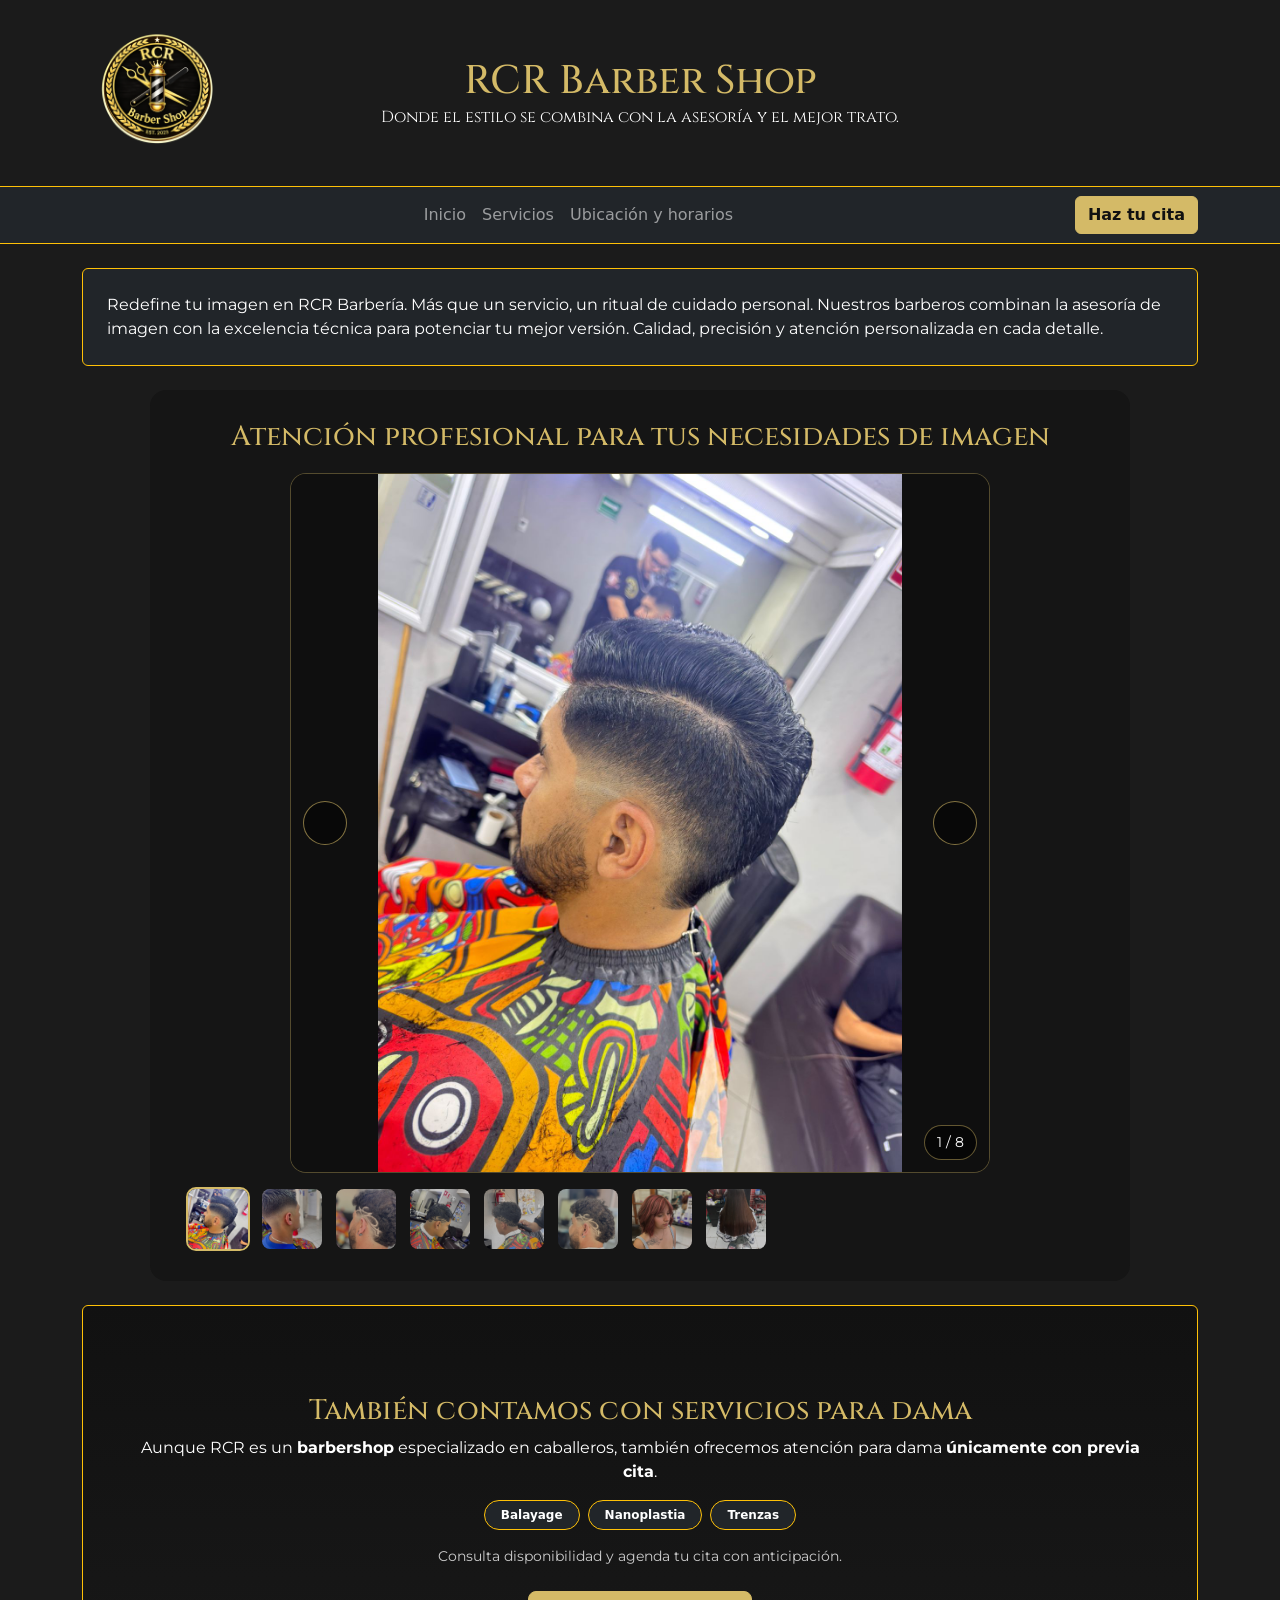
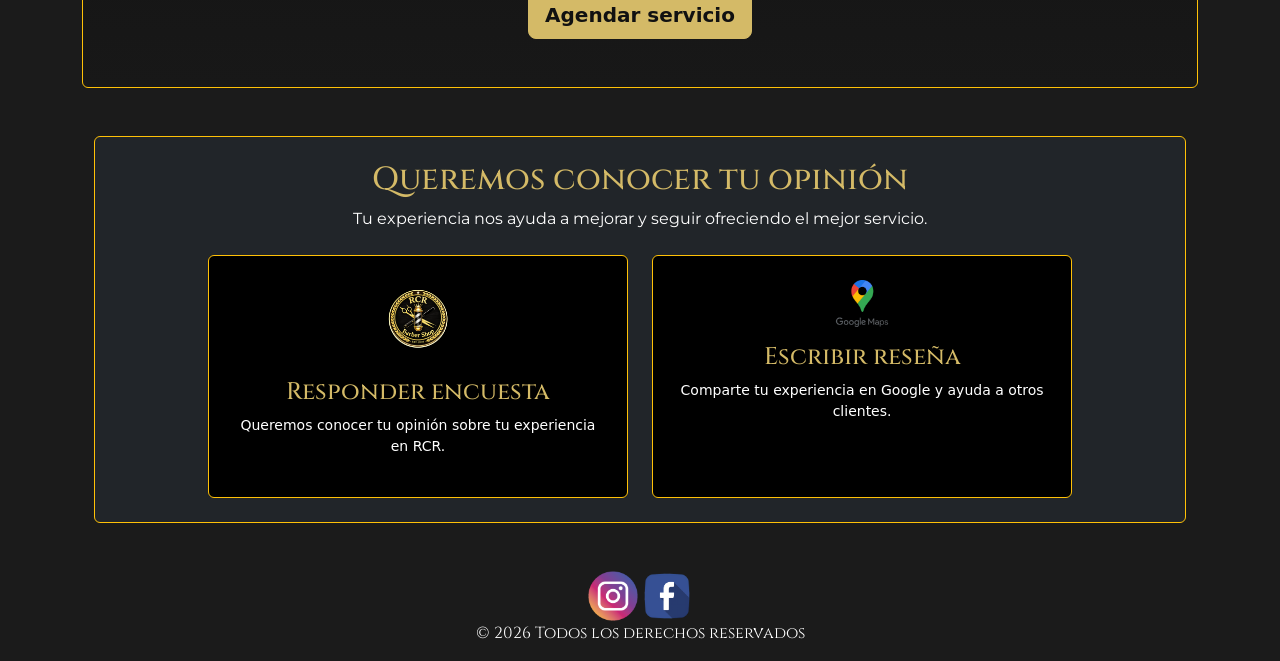
==== commit d2c35e75: "Add files via upload" ====
--- a/index.html
+++ b/index.html
@@ -1,455 +1,285 @@
-<!doctype html>
+<!DOCTYPE html>
 <html lang="en">
 <head>
-  <meta charset="utf-8" />
-  <meta name="viewport" content="width=device-width, initial-scale=1" />
-  <title>GABAN Solutions Numériques</title>
-  <meta name="description" content="Websites, automation, and management systems for local businesses in Montréal." />
-  <link href="https://cdn.jsdelivr.net/npm/bootstrap@5.3.3/dist/css/bootstrap.min.css" rel="stylesheet">
-  <link rel="stylesheet" href="https://cdn.jsdelivr.net/npm/bootstrap-icons@1.11.3/font/bootstrap-icons.css">
-  <link rel="stylesheet" href="./MyCSS.css">
-
-  <style>
-    .hero { padding: 5rem 0; }
-    .icon-badge { width: 44px; height: 44px; display:flex; align-items:center; justify-content:center; border-radius: 12px; }
-  </style>
+    <meta charset="UTF-8">
+    <meta name="viewport" content="width=device-width, initial-scale=1.0">
+  
+    <title>RCR Barber Shop</title>
+<link rel="preconnect" href="https://fonts.googleapis.com">
+<link rel="preconnect" href="https://fonts.gstatic.com" crossorigin>
+<link href="https://fonts.googleapis.com/css2?family=Cinzel:wght@400..900&family=Cormorant+Garamond:ital,wght@0,300..700;1,300..700&family=Montserrat:ital,wght@0,100..900;1,100..900&family=Playfair+Display:ital,wght@0,400..900;1,400..900&display=swap" rel="stylesheet">
+<link href="https://cdn.jsdelivr.net/npm/bootstrap@5.3.3/dist/css/bootstrap.min.css" rel="stylesheet">
+<link rel="stylesheet" href="./MyCSS.css">
+
 </head>
 <body>
 
-<!-- NAVBAR -->
-<nav class="navbar navbar-expand-lg bg-white border-bottom sticky-top">
+
+<header class="py-3 border-bottom border-warning">
   <div class="container">
-    <a class="navbar-brand fw-bold" href="./index.html">
-      GABAN <span class="fw-normal">Solutions Numériques</span>
-    </a>
-
-    <button class="navbar-toggler" type="button" data-bs-toggle="collapse" data-bs-target="#navMain">
+    <div class="row align-items-center gy-2">
+      <div class="col-12 col-md-3 text-center text-md-start">
+        <a href="index.html" class="d-inline-block">
+          <img src="./Images/Logo_RCR_2026_SinFondo.png" class="img-fluid" style="max-width:150px;" alt="RCR Logo">
+        </a>
+      </div>
+
+      <div class="col-12 col-md-6 text-center">
+        <h1 class="m-0" style="font-family:'Cinzel'; color:#D4BA67;">RCR Barber Shop</h1>
+        <p class="m-0 text-white" style="font-family:'Cinzel';">
+          Donde el estilo se combina con la asesoría y el mejor trato.
+        </p>
+      </div>
+
+<div class="col-12 col-md-3 d-none d-md-block"></div>
+    </div>
+  </div>
+</header>
+
+<nav class="navbar navbar-expand-lg navbar-dark bg-dark border-bottom border-warning">
+  <div class="container">
+    <a class="navbar-brand d-lg-none" href="index.html" style="font-family:'Cinzel'; color:#D4BA67;">RCR</a>
+
+    <button class="navbar-toggler" type="button" data-bs-toggle="collapse" data-bs-target="#rcrNav">
       <span class="navbar-toggler-icon"></span>
     </button>
 
-    <div class="collapse navbar-collapse" id="navMain">
-      <ul class="navbar-nav ms-auto mb-2 mb-lg-0">
-        <li class="nav-item"><a class="nav-link active" href="./index.html" data-i18n="nav_home">Home</a></li>
-        <li class="nav-item"><a class="nav-link" href="./services.html" data-i18n="nav_services">Services</a></li>
-        <li class="nav-item"><a class="nav-link" href="./express.html" data-i18n="nav_express">Express</a></li>
-        <li class="nav-item"><a class="nav-link" href="./portfolio.html" data-i18n="nav_work">Work</a></li>
-        <li class="nav-item"><a class="nav-link" href="./about.html" data-i18n="nav_about">About</a></li>
-        <li class="nav-item"><a class="nav-link" href="./contact.html" data-i18n="nav_contact">Contact</a></li>
+    <div class="collapse navbar-collapse" id="rcrNav">
+      <ul class="navbar-nav mx-auto mb-2 mb-lg-0">
+        <li class="nav-item"><a class="nav-link" href="index.html">Inicio</a></li>
+        <li class="nav-item"><a class="nav-link" href="Services.html">Servicios</a></li>
+        <li class="nav-item"><a class="nav-link" href="Contact.html">Ubicación y horarios</a></li>
       </ul>
 
-      <a class="btn btn-dark ms-lg-3" href="./contact.html" data-i18n="nav_cta">Free Consultation</a>
-
-      <div class="ms-lg-3 mt-3 mt-lg-0 d-flex align-items-center gap-2">
-        <button class="btn btn-outline-dark btn-sm" id="btnEN" type="button">EN</button>
-        <button class="btn btn-outline-dark btn-sm" id="btnFR" type="button">FR</button>
-      </div>
+
+<button
+id="Anywhere_button_iframe"
+class="anywhere-book-now-button btn btn-warning fw-semibold"
+data-booking-url="https://rcr-barber-shop.setmore.com"
+data-new-tab="false">
+Haz tu cita
+</button>
     </div>
   </div>
 </nav>
 
-<!-- HERO -->
-<header class="hero bg-dark text-white">
-  <div class="container py-5">
-    <div class="row align-items-center g-5">
-      <div class="col-lg-7">
-        <h1 class="display-5 fw-bold mb-3" data-i18n="home_h1">
-          Smart Digital Solutions for Small Businesses
-        </h1>
-
-        <p class="lead mb-4 text-white-50" data-i18n="home_lead">
-          Websites, automation and custom software to help your business grow.
-        </p>
-
-        <div class="d-flex gap-2 flex-wrap">
-          <a class="btn btn-warning btn-lg" href="./contact.html" data-i18n="home_cta1">Get a Free Consultation</a>
-          <a class="btn btn-outline-light btn-lg" href="./services.html" data-i18n="home_cta2">View Our Services</a>
-        </div>
-
-        <div class="mt-4 small text-white-50" data-i18n="home_trust">
-          Montréal-based • Fast delivery • Clear communication
-        </div>
-      </div>
-
-      <div class="col-lg-5">
-        <div class="card border-0 shadow-sm">
-          <div class="card-body p-4">
-            <h2 class="h5 fw-bold mb-3" data-i18n="home_expect_title">What you can expect</h2>
-            <ul class="list-unstyled mb-0">
-              <li class="d-flex gap-3 mb-3">
-                <div class="bg-dark text-white rounded-3 px-3 py-2">✓</div>
-                <div>
-                  <div class="fw-semibold" data-i18n="home_expect_1t">Simple process</div>
-                  <div class="text-muted small" data-i18n="home_expect_1d">Consultation → Build → Launch & support.</div>
-                </div>
-              </li>
-              <li class="d-flex gap-3 mb-3">
-                <div class="bg-dark text-white rounded-3 px-3 py-2">✓</div>
-                <div>
-                  <div class="fw-semibold" data-i18n="home_expect_2t">Practical solutions</div>
-                  <div class="text-muted small" data-i18n="home_expect_2d">We focus on what improves your business day-to-day.</div>
-                </div>
-              </li>
-              <li class="d-flex gap-3">
-                <div class="bg-dark text-white rounded-3 px-3 py-2">✓</div>
-                <div>
-                  <div class="fw-semibold" data-i18n="home_expect_3t">Local support</div>
-                  <div class="text-muted small" data-i18n="home_expect_3d">Montréal, QC — reachable by phone or email.</div>
-                </div>
-              </li>
-            </ul>
-          </div>
-        </div>
-      </div>
-
-    </div>
-  </div>
-</header>
-
-
-
-<!-- SERVICES -->
-<section class="py-5 bg-light">
-  <div class="container">
-
-    <div class="text-center mb-5">
-      <h2 class="fw-bold">Our Services</h2>
-      <p class="text-muted">
-        Practical digital solutions designed to help small businesses grow.
+<main class="container my-4">
+  <div class="card bg-dark text-white border-warning">
+    <div class="card-body p-4" style="font-family:'Montserrat';">
+      <p class="mb-0">
+        Redefine tu imagen en RCR Barbería. Más que un servicio, un ritual de cuidado personal. Nuestros barberos combinan la asesoría de imagen con la excelencia
+        técnica para potenciar tu mejor versión. Calidad, precisión y atención personalizada en cada detalle.
       </p>
     </div>
-
-    <div class="row g-4">
-
-      <!-- Web Development -->
-      <div class="col-md-6 col-lg-3">
-        <div class="card h-100 border-0 shadow-sm text-center">
-          <div class="card-body">
-            <div class="display-6 mb-3">💻</div>
-            <h5 class="fw-bold">Web Development</h5>
-            <p class="text-muted small">
-              Modern websites optimized for performance, SEO and user experience.
-            </p>
-          </div>
-        </div>
-      </div>
-
-      <!-- Automation -->
-      <div class="col-md-6 col-lg-3">
-        <div class="card h-100 border-0 shadow-sm text-center">
-          <div class="card-body">
-            <div class="display-6 mb-3">⚙️</div>
-            <h5 class="fw-bold">Business Automation</h5>
-            <p class="text-muted small">
-              Automate repetitive tasks and simplify your daily operations.
-            </p>
-          </div>
-        </div>
-      </div>
-
-      <!-- Custom Software -->
-      <div class="col-md-6 col-lg-3">
-        <div class="card h-100 border-0 shadow-sm text-center">
-          <div class="card-body">
-            <div class="display-6 mb-3">📊</div>
-            <h5 class="fw-bold">Custom Software</h5>
-            <p class="text-muted small">
-              Tailor-made tools designed specifically for your business needs.
-            </p>
-          </div>
-        </div>
-      </div>
-
-      <!-- Digital Presence -->
-      <div class="col-md-6 col-lg-3">
-        <div class="card h-100 border-0 shadow-sm text-center">
-          <div class="card-body">
-            <div class="display-6 mb-3">🌐</div>
-            <h5 class="fw-bold">Digital Presence</h5>
-            <p class="text-muted small">
-              Google setup, SEO basics and online visibility for local businesses.
-            </p>
-          </div>
-        </div>
-      </div>
-
-    </div>
-
+  </div>
+
+
+  <div class="my-4">
+<section class="gallery">
+  <h2 class="gallery-title">Atención profesional para tus necesidades de imagen</h2>
+
+  <div class="carousel" id="carousel">
+    <button class="car-btn prev" aria-label="Anterior">
+
+    </button>
+
+    <div class="viewer" id="viewer">
+      <img src="./Images/PHOTO-2026-03-08-14-03-09 1.jpg" alt="Estilo 1">
+      <img src="./Images/PHOTO-2026-03-08-14-03-09 2.jpg" alt="Estilo 2">
+      <img src="./Images/PHOTO-2026-03-08-14-03-09 3.jpg" alt="Estilo 3">
+      <img src="./Images/PHOTO-2026-03-08-14-03-09 4.jpg" alt="Estilo 4">
+      <img src="./Images/PHOTO-2026-03-08-14-03-09.jpg" alt="Estilo 5">
+      <img src="./Images/PHOTO-2026-03-08-14-03-10.jpg" alt="Estilo 6">
+      <img src="./Borradores/Balayage.JPG" alt="Estilo 7">
+      <img src="./Borradores/Nanoplastia.JPG" alt="Estilo 8">
+    </div>
+    
+
+    <button class="car-btn next" aria-label="Siguiente">
+
+    </button>
+
+    <div class="counter" id="counter">1 / 8</div>
+  </div>
+
+  <div class="thumbs" id="thumbs">
+    <img src="./Images/PHOTO-2026-03-08-14-03-09 1.jpg" data-i="0" alt="thumb 1">
+    <img src="./Images/PHOTO-2026-03-08-14-03-09 2.jpg" data-i="1" alt="thumb 2">
+    <img src="./Images/PHOTO-2026-03-08-14-03-09 3.jpg"  data-i="2" alt="thumb 3">
+    <img src="./Images/PHOTO-2026-03-08-14-03-09 4.jpg" data-i="3" alt="thumb 4">
+    <img src="./Images/PHOTO-2026-03-08-14-03-09.jpg" data-i="4" alt="thumb 5">
+    <img src="./Images/PHOTO-2026-03-08-14-03-10.jpg" data-i="5" alt="thumb 6">
+    <img src="./Borradores/Balayage.JPG" data-i="6" alt="thumb 7">
+    <img src="./Borradores/Nanoplastia.JPG" data-i="7" alt="thumb 8">
   </div>
 </section>
 
-<!-- PROCESS -->
-<section class="section">
-  <div class="container">
-    <div class="text-center mb-4">
-      <h2 class="fw-bold" data-i18n="proc_title">Our Process</h2>
-      <p class="text-muted mb-0" data-i18n="proc_sub">Simple, clear, and fast—so you know exactly what’s happening.</p>
-    </div>
-
-    <div class="row g-3">
-      <div class="col-md-3">
-        <div class="card h-100"><div class="card-body">
-          <div class="fw-semibold" data-i18n="proc_1t">1) Consultation</div>
-          <div class="text-muted small" data-i18n="proc_1d">We understand your business and your goals.</div>
-        </div></div>
-      </div>
-      <div class="col-md-3">
-        <div class="card h-100"><div class="card-body">
-          <div class="fw-semibold" data-i18n="proc_2t">2) Planning</div>
-          <div class="text-muted small" data-i18n="proc_2d">We propose the simplest solution that works.</div>
-        </div></div>
-      </div>
-      <div class="col-md-3">
-        <div class="card h-100"><div class="card-body">
-          <div class="fw-semibold" data-i18n="proc_3t">3) Build</div>
-          <div class="text-muted small" data-i18n="proc_3d">We develop, test, and keep you updated.</div>
-        </div></div>
-      </div>
-      <div class="col-md-3">
-        <div class="card h-100"><div class="card-body">
-          <div class="fw-semibold" data-i18n="proc_4t">4) Launch</div>
-          <div class="text-muted small" data-i18n="proc_4d">We publish, connect your domain, and support you.</div>
-        </div></div>
-      </div>
-    </div>
-  </div>
+</div>
+
+
+  <div class="card bg-dark text-white border-warning mt-4 services-ladies-card">
+  <div class="card-body text-center p-4 p-md-5">
+
+    <div class="mb-3">
+      <i class="bi bi-stars ladies-icon"></i>
+    </div>
+
+    <h3 class="mb-2" style="font-family:'Cinzel'; color:#D4BA67;">
+      También contamos con servicios para dama
+    </h3>
+
+    <p class="mb-3" style="font-family:'Montserrat';">
+      Aunque RCR es un <b>barbershop</b> especializado en caballeros,
+      también ofrecemos atención para dama <b>únicamente con previa cita</b>.
+    </p>
+
+    <div class="d-flex flex-wrap justify-content-center gap-2 mb-3">
+      <span class="badge rounded-pill text-bg-dark border border-warning px-3 py-2">Balayage</span>
+      <span class="badge rounded-pill text-bg-dark border border-warning px-3 py-2">Nanoplastia</span>
+      <span class="badge rounded-pill text-bg-dark border border-warning px-3 py-2">Trenzas</span>
+    </div>
+
+    <p class="small mb-4 ladies-note">
+      Consulta disponibilidad y agenda tu cita con anticipación.
+    </p>
+
+    <button
+      class="anywhere-book-now-button btn btn-warning btn-lg fw-semibold"
+      data-booking-url="https://rcr-barber-shop.setmore.com"
+      data-new-tab="false">
+      Agendar servicio
+    </button>
+
+  </div>
+</div>
+
+<section class="container my-5">
+
+<div class="card bg-dark text-white border-warning">
+<div class="card-body text-center p-4">
+
+<h2 class="mb-2" style="font-family:'Cinzel'; color:#D4BA67;">
+Queremos conocer tu opinión
+</h2>
+
+<p class="mb-4" style="font-family:'Montserrat';">
+Tu experiencia nos ayuda a mejorar y seguir ofreciendo el mejor servicio.
+</p>
+
+
+<div class="row g-4 justify-content-center">
+
+<!-- ENCUESTA -->
+<div class="col-md-5">
+<a href="https://forms.gle/G6pdmRBXSp6LeKgr6" target="_blank" class="text-decoration-none">
+
+<div class="card h-100 bg-black text-white border-warning review-card">
+
+<div class="card-body text-center p-4">
+
+<img src="./Images/Logo_RCR_2026_SinFondo.png" width="80" class="mb-3">
+
+<h4 style="font-family:'Cinzel'; color:#D4BA67;">
+Responder encuesta
+</h4>
+
+<p class="small">
+Queremos conocer tu opinión sobre tu experiencia en RCR.
+</p>
+
+</div>
+</div>
+
+</a>
+</div>
+
+
+<!-- GOOGLE REVIEW -->
+<div class="col-md-5">
+
+<a href="https://www.google.com/search?hl=en-CA&gl=ca&q=RCR+Barber%C3%ADa+Sal%C3%B3n,+Atenas,+Jerez+101+B,+Los+Sauces,+76114+Santiago+de+Quer%C3%A9taro,+Qro.,+Mexico&ludocid=10896036416418766935&lsig=AB86z5VZacI5tAJtuzdIunoeFj1o&hl=en&gl=CA#" target="_blank" class="text-decoration-none">
+
+<div class="card h-100 bg-black text-white border-warning review-card">
+
+<div class="card-body text-center p-4">
+
+<img src="./Images/finalgooglemaps.png" width="80" class="mb-3">
+
+<h4 style="font-family:'Cinzel'; color:#D4BA67;">
+Escribir reseña
+</h4>
+
+<p class="small">
+Comparte tu experiencia en Google y ayuda a otros clientes.
+</p>
+
+</div>
+</div>
+
+</a>
+</div>
+
+
+</div>
+</div>
+</div>
+
 </section>
 
-<!-- FEATURED WORK -->
-<section class="section">
-  <div class="container">
-    <div class="row align-items-center g-4">
-      <div class="col-lg-6">
-        <h2 class="fw-bold" data-i18n="home_work_title">Featured project</h2>
-        <p class="text-muted" data-i18n="home_work_text">
-          A real example of what we can build for a local business: website + practical tools that drive reviews and bookings.
-        </p>
-
-        <div class="card">
-          <div class="card-body">
-            <div class="fw-semibold">RCR Barbería</div>
-            <div class="text-muted small mb-3" data-i18n="home_work_desc">
-              Website + appointment-ready structure + Google reviews integration.
-            </div>
-            <a class="btn btn-dark" href="./portfolio.html" data-i18n="home_work_btn">See more work</a>
-          </div>
-        </div>
-      </div>
-
-      <div class="col-lg-6">
-        <div class="bg-light border rounded-4 p-4 text-muted text-center">
-          <span data-i18n="home_img_placeholder">Add screenshots here later (portfolio images)</span>
-          <div class="small mt-2">assets/img/...</div>
-        </div>
-      </div>
-    </div>
-  </div>
+</main>
+
+
+<section class="footer" align="center" style="font-family: 'Cinzel'; color:white">
+  
+<a href="https://www.instagram.com/rcr_barbershop/" target="_blank"><img src="./Images/Logo instagram.png" width="50" height="50"></a>
+<a href="https://www.facebook.com/rcr.carlos.2025/" target="_blank"><img src="./Images/Logo Facebook.png" width="50" height="50"></a><br>
+<p>© 2026 Todos los derechos reservados</p>
 </section>
 
-<!-- CTA -->
-<section class="section bg-dark text-white">
-  <div class="container">
-    <div class="row align-items-center g-3">
-      <div class="col-lg-8">
-        <h2 class="fw-bold mb-2" data-i18n="home_bottom_title">Let’s build something that works for your business.</h2>
-        <p class="mb-0 text-white-50" data-i18n="home_bottom_text">Tell us what you need. We’ll recommend the simplest solution that gets results.</p>
-      </div>
-      <div class="col-lg-4 text-lg-end">
-        <a class="btn btn-light btn-lg" href="./contact.html" data-i18n="home_bottom_btn">Contact Us</a>
-      </div>
-    </div>
-  </div>
-</section>
-
-<footer class="py-4 border-top">
-  <div class="container d-flex flex-column flex-md-row align-items-center justify-content-between gap-2">
-    <div class="small text-muted">© <span id="year"></span> GABAN Solutions Numériques — Montréal, QC</div>
-    <div class="small">
-      <a class="text-decoration-none me-3" href="./services.html" data-i18n="nav_services">Services</a>
-      <a class="text-decoration-none me-3" href="./portfolio.html" data-i18n="nav_work">Work</a>
-      <a class="text-decoration-none" href="./contact.html" data-i18n="nav_contact">Contact</a>
-    </div>
-  </div>
-</footer>
-
-<script>document.getElementById("year").textContent = new Date().getFullYear();</script>
-
 <script>
-  const i18n = {
-    en: {
-      nav_home: "Home",
-      nav_services: "Services",
-      nav_work: "Work",
-      nav_about: "About",
-      nav_contact: "Contact",
-      nav_cta: "Free Consultation",
-
-      home_h1: "Digital solutions that make local businesses run smoother.",
-      home_lead: "We build professional websites, automation, and management systems so you can save time, reduce manual work, and look more professional online.",
-      home_cta1: "Get a Free Consultation",
-      home_cta2: "See Services",
-      home_trust: "Montréal-based • Fast delivery • Clear communication",
-
-      home_expect_title: "What you can expect",
-      home_expect_1t: "Simple process",
-      home_expect_1d: "Consultation → Build → Launch & support.",
-      home_expect_2t: "Practical solutions",
-      home_expect_2d: "We focus on what improves your business day-to-day.",
-      home_expect_3t: "Local support",
-      home_expect_3d: "Montréal, QC — reachable by phone or email.",
-
-      home_prob_title: "Running a business is already hard. Technology shouldn’t be.",
-      home_prob_text: "Many local businesses lose customers or waste time because their online presence and systems are outdated. We help you fix that with modern, easy-to-use tools.",
-      home_prob_1t: "Outdated website",
-      home_prob_1d: "Slow, not mobile-friendly, not converting visitors into customers.",
-      home_prob_2t: "Too much manual work",
-      home_prob_2d: "Calls, messages, spreadsheets—everything takes longer than it should.",
-      home_prob_3t: "No systems",
-      home_prob_3d: "Appointments, inventory, or tracking are not organized in one place.",
-
-      home_services_title: "Services",
-      home_services_sub: "Pick what you need now. Add more later.",
-      home_services_btn: "View all services",
-
-      svc1_title: "Professional Websites",
-      svc1_desc: "Modern design, fast loading, mobile-first, built to convert visitors into customers.",
-      svc1_b1: "Landing pages & multi-page sites",
-      svc1_b2: "SEO basics included",
-      svc1_b3: "Google Maps & reviews integration",
-
-      svc2_title: "Business Automation",
-      svc2_desc: "Save time with systems that reduce repetitive work.",
-      svc2_b1: "Appointment booking",
-      svc2_b2: "Forms & lead capture",
-      svc2_b3: "Email confirmations / workflows",
-
-      svc3_title: "Management Systems",
-      svc3_desc: "Custom tools to manage operations in one place.",
-      svc3_b1: "Dashboards & reporting",
-      svc3_b2: "Inventory / tracking",
-      svc3_b3: "Simple admin panels",
-
-      proc_title: "Our Process",
-      proc_sub: "Simple, clear, and fast—so you know exactly what's happening.",
-      proc_1t: "1) Consultation",
-      proc_1d: "We understand your business and your goals.",
-      proc_2t: "2) Planning",
-      proc_2d: "We propose the simplest solution that works.",
-      proc_3t: "3) Build",
-      proc_3d: "We develop, test, and keep you updated.",
-      proc_4t: "4) Launch",
-      proc_4d: "We publish, connect your domain, and support you.",
-
-
-      home_work_title: "Featured project",
-      home_work_text: "A real example of what we can build for a local business: website + practical tools that drive reviews and bookings.",
-      home_work_desc: "Website + appointment-ready structure + Google reviews integration.",
-      home_work_btn: "See more work",
-
-      home_img_placeholder: "Add screenshots here later (portfolio images)",
-
-      home_bottom_title: "Lets build something that works for your business.",
-      home_bottom_text: "Tell us what you need. We'll recommend the simplest solution that gets results.",
-      home_bottom_btn: "Contact Us"
-    },
-
-    fr: {
-      nav_home: "Accueil",
-      nav_services: "Services",
-      nav_work: "Réalisations",
-      nav_about: "À propos",
-      nav_contact: "Contact",
-      nav_cta: "Consultation gratuite",
-
-      home_h1: "Des solutions numériques qui simplifient la gestion des entreprises locales.",
-      home_lead: "Nous créons des sites web professionnels, de l'automatisation et des systèmes de gestion pour vous faire gagner du temps, réduire le travail manuel et renforcer votre image en ligne.",
-      home_cta1: "Consultation gratuite",
-      home_cta2: "Voir les services",
-      home_trust: "Basé à Montréal • Livraison rapide • Communication claire",
-
-      home_expect_title: "À quoi vous attendre",
-      home_expect_1t: "Processus simple",
-      home_expect_1d: "Consultation → Développement → Mise en ligne & support.",
-      home_expect_2t: "Solutions pratiques",
-      home_expect_2d: "On se concentre sur ce qui améliore votre quotidien.",
-      home_expect_3t: "Support local",
-      home_expect_3d: "Montréal, QC — joignable par téléphone ou courriel.",
-
-      home_prob_title: "Gérer une entreprise est déjà difficile. La technologie ne devrait pas l'être.",
-      home_prob_text: "Beaucoup d'entreprises perdent des clients ou du temps à cause d'un site dépassé ou de systèmes mal organisés. Nous vous aidons à corriger ça avec des outils modernes et simples.",
-      home_prob_1t: "Site web dépassé",
-      home_prob_1d: "Lent, pas adapté mobile, et ne convertit pas les visiteurs en clients.",
-      home_prob_2t: "Trop de travail manuel",
-      home_prob_2d: "Appels, messages, tableaux — tout prend trop de temps.",
-      home_prob_3t: "Manque de systèmes",
-      home_prob_3d: "Rendez-vous, inventaire, suivi — rien n'est centralisé.",
-
-      home_services_title: "Services",
-      home_services_sub: "Choisissez ce dont vous avez besoin maintenant. Ajoutez le reste plus tard.",
-      home_services_btn: "Voir tous les services",
-
-      svc1_title: "Sites web professionnels",
-      svc1_desc: "Design moderne, rapide, pensé mobile, conçu pour convertir les visiteurs en clients.",
-      svc1_b1: "Pages d'accueil & sites multi-pages",
-      svc1_b2: "Bases SEO incluses",
-      svc1_b3: "Intégration Google Maps & avis",
-
-      svc2_title: "Automatisation",
-      svc2_desc: "Gagnez du temps grâce à des systèmes qui réduisent le travail répétitif.",
-      svc2_b1: "Systèmes de rendez-vous",
-      svc2_b2: "Formulaires & capture de prospects",
-      svc2_b3: "Confirmations / flux par courriel",
-
-      svc3_title: "Systèmes de gestion",
-      svc3_desc: "Outils sur mesure pour gérer vos opérations au même endroit.",
-      svc3_b1: "Tableaux de bord & rapports",
-      svc3_b2: "Inventaire / suivi",
-      svc3_b3: "Panneaux d'administration simples",
-
-      proc_title: "Notre processus",
-      proc_sub: "Simple, clair et rapide — pour que vous sachiez exactement ce qui se passe.",
-      proc_1t: "1) Consultation",
-      proc_1d: "On comprend votre entreprise et vos objectifs.",
-      proc_2t: "2) Planification",
-      proc_2d: "On propose la solution la plus simple et efficace.",
-      proc_3t: "3) Développement",
-      proc_3d: "On construit, on teste et on vous tient au courant.",
-      proc_4t: "4) Mise en ligne",
-      proc_4d: "On publie, on connecte votre domaine et on vous supporte.",
-
-      home_work_title: "Projet en vedette",
-      home_work_text: "Un exemple réel de ce qu'on peut créer pour une entreprise locale : un site + des outils pratiques qui génèrent des avis et des réservations.",
-      home_work_desc: "Site + structure prête pour rendez-vous + intégration des avis Google.",
-      home_work_btn: "Voir plus de projets",
-
-      home_img_placeholder: "Ajoutez des captures d'écran ici plus tard (portfolio)",
-
-      home_bottom_title: "Construisons quelque chose d'utile pour votre entreprise.",
-      home_bottom_text: "Expliquez-nous votre besoin. Nous proposerons la solution la plus simple et efficace.",
-      home_bottom_btn: "Nous contacter"
+  const viewer = document.getElementById('viewer');
+  const thumbs = document.getElementById('thumbs');
+  const counter = document.getElementById('counter');
+  const slides = Array.from(viewer.querySelectorAll('img'));
+  const total = slides.length;
+
+  let current = 0;
+
+  function goTo(i){
+    current = Math.max(0, Math.min(total-1, i));
+    viewer.scrollTo({ left: viewer.clientWidth * current, behavior: 'smooth' });
+    counter.textContent = (current+1) + " / " + total;
+
+    thumbs.querySelectorAll('img').forEach(t => t.classList.remove('active'));
+    const activeThumb = thumbs.querySelector(`img[data-i="${current}"]`);
+    if(activeThumb) activeThumb.classList.add('active');
+  }
+
+  document.querySelector('.car-btn.prev').addEventListener('click', () => goTo(current-1));
+  document.querySelector('.car-btn.next').addEventListener('click', () => goTo(current+1));
+
+  thumbs.addEventListener('click', (e) => {
+    if(e.target.tagName === 'IMG'){
+      goTo(parseInt(e.target.dataset.i, 10));
     }
-  };
-
-  function setLanguage(lang) {
-    localStorage.setItem("lang", lang);
-    document.documentElement.lang = lang;
-
-    document.querySelectorAll("[data-i18n]").forEach(el => {
-      const key = el.getAttribute("data-i18n");
-      if (i18n[lang] && i18n[lang][key]) el.textContent = i18n[lang][key];
-    });
-
-    document.getElementById("btnEN").classList.toggle("btn-dark", lang === "en");
-    document.getElementById("btnEN").classList.toggle("btn-outline-dark", lang !== "en");
-    document.getElementById("btnFR").classList.toggle("btn-dark", lang === "fr");
-    document.getElementById("btnFR").classList.toggle("btn-outline-dark", lang !== "fr");
-  }
-
-  document.getElementById("btnEN").addEventListener("click", () => setLanguage("en"));
-  document.getElementById("btnFR").addEventListener("click", () => setLanguage("fr"));
-
-  setLanguage(localStorage.getItem("lang") || "en");
+  });
+
+  // Detectar slide actual al swippear
+  viewer.addEventListener('scroll', () => {
+    const i = Math.round(viewer.scrollLeft / viewer.clientWidth);
+    if(i !== current){
+      current = i;
+      counter.textContent = (current+1) + " / " + total;
+      thumbs.querySelectorAll('img').forEach(t => t.classList.remove('active'));
+      const activeThumb = thumbs.querySelector(`img[data-i="${current}"]`);
+      if(activeThumb) activeThumb.classList.add('active');
+    }
+  });
+
+  // Init
+  goTo(0);
 </script>
-
 <script src="https://cdn.jsdelivr.net/npm/bootstrap@5.3.3/dist/js/bootstrap.bundle.min.js"></script>
+<script id="anywhere_book_now_script" src="https://assets.setmore.com/integration/book-now/live/v1/anywhere-book-now.js"></script>
 </body>
 </html>
--- a/MyCSS.css
+++ b/MyCSS.css
@@ -1,99 +1,230 @@
-/* ===============================
-GLOBAL SPACING
-=============================== */
-
-.section{
-padding:4rem 0;
-}
-
-/* ===============================
-HERO
-=============================== */
-
-.hero{
-padding:5rem 0;
-}
-
-/* ===============================
-ICONS
-=============================== */
-
-.icon-badge{
-width:44px;
-height:44px;
-display:flex;
-align-items:center;
-justify-content:center;
-border-radius:12px;
-}
-
-/* ===============================
-EXPRESS PAGE
-=============================== */
-
-.hero-dark{
-background:linear-gradient(135deg,#111111 0%,#1c1c1c 100%);
-}
-
-.icon-circle{
-width:64px;
-height:64px;
-border-radius:50%;
-display:inline-flex;
-align-items:center;
-justify-content:center;
-background:#111111;
-color:white;
-font-size:1.5rem;
-}
-
-.price-card{
-border:2px solid #111111;
-}
-
-/* ===============================
-PORTFOLIO
-=============================== */
-
-.project-card{
-transition:transform .2s ease, box-shadow .2s ease;
-}
-
-.project-card:hover{
-transform:translateY(-4px);
-box-shadow:0 8px 20px rgba(0,0,0,.08);
-}
-
-/* ===============================
-CARDS
-=============================== */
-
-.card{
-border-radius:14px;
-}
-
-.rounded-4{
-border-radius:16px;
-}
-
-/* ===============================
-BUTTONS
-=============================== */
-
-.btn-dark{
-background:#111111;
-border-color:#111111;
-}
-
-.btn-dark:hover{
-background:#000;
-border-color:#000;
-}
-
-/* ===============================
-FOOTER
-=============================== */
-
-footer{
-font-size:.9rem;
+/* Reset básico */
+body { margin:0; padding:0; background:#1b1b1b; }
+
+/* LINKS (global) */
+a { color:white; text-decoration:underline; }
+a:visited { color:white; }
+a:hover { color:#D4BA67; text-decoration:underline; }
+a:active { color:#D4BA67; text-decoration:underline; }
+
+
+/* CARD TABLA */
+.table-card{
+  background:#0f0f0f;
+  padding:30px;
+  border-radius:10px;
+  max-width:980px;
+  margin:0 auto;
+}
+
+
+.table.table-dark td{
+  color:#fff;
+}
+
+
+/* ===== GALERÍA ===== */
+.gallery{
+  background:#151515;
+  padding:30px;
+  border-radius:16px;
+  max-width:980px;
+  margin:20px auto;
+}
+
+.gallery-title{
+  font-family:'Cinzel', serif;
+  color:#D4BA67;
+  text-align:center;
+  margin-bottom:20px;
+  font-size:28px;
+}
+
+/* ===== CARRUSEL CUADRADO ===== */
+.carousel{
+  position:relative;
+  background:#0f0f0f;
+  border:1px solid rgba(212,186,103,.35);
+  border-radius:16px;
+  overflow:hidden;
+  max-width:700px;        /* controla tamaño en desktop */
+  margin:0 auto;
+}
+
+/* CONTENEDOR CUADRADO */
+.viewer{
+  display:flex;
+  overflow-x:auto;
+  scroll-snap-type:x mandatory;
+  scroll-behavior:smooth;
+  -webkit-overflow-scrolling:touch;
+
+  width:100%;
+  aspect-ratio:1 / 1;     /* 🔲 CUADRADO */
+}
+.viewer::-webkit-scrollbar{ display:none; }
+
+/* SLIDES */
+.viewer img{
+  flex:0 0 100%;
+  width:100%;
+  height:100%;
+  object-fit:contain;      /* 👈 AHORA SE VE COMPLETA */
+  object-position:center;
+  background:#0f0f0f;      /* relleno elegante */
+  scroll-snap-align:start;
+  user-select:none;
+  -webkit-user-drag:none;
+  display:block;
+}
+
+/* ===== FLECHAS ===== */
+.car-btn{
+  position:absolute;
+  top:50%;
+  transform:translateY(-50%);
+  z-index:5;
+  background:rgba(0,0,0,.45);
+  border:1px solid rgba(212,186,103,.6);
+  color:#D4BA67;
+  width:44px;
+  height:44px;
+  border-radius:50%;
+  font-size:26px;
+  cursor:pointer;
+}
+.car-btn.prev{ left:12px; }
+.car-btn.next{ right:12px; }
+
+/* ===== CONTADOR ===== */
+.counter{
+  position:absolute;
+  bottom:12px;
+  right:12px;
+  background:rgba(0,0,0,.6);
+  border:1px solid rgba(212,186,103,.45);
+  color:white;
+  font-family:'Montserrat', sans-serif;
+  font-size:14px;
+  padding:6px 12px;
+  border-radius:999px;
+}
+
+/* ===== MINIATURAS ===== */
+.thumbs{
+  display:flex;
+  gap:10px;
+  overflow-x:auto;
+  padding:14px 6px 0;
+}
+.thumbs::-webkit-scrollbar{ display:none; }
+
+.thumbs img{
+  width:64px;
+  aspect-ratio:1 / 1;     /* miniaturas cuadradas */
+  object-fit:cover;
+  border-radius:10px;
+  border:2px solid transparent;
+  cursor:pointer;
+  opacity:.75;
+}
+.thumbs img.active{
+  border-color:#D4BA67;
+  opacity:1;
+}
+
+/* ===== CELULAR ===== */
+@media (max-width:600px){
+  .carousel{
+    max-width:100%;       /* ocupa todo el ancho */
+  }
+  .thumbs img{
+    width:56px;
+  }
+}
+
+.rcr-gold { color:#D4BA67 !important; }
+.rcr-border-gold { border-color:#D4BA67 !important; }
+.rcr-btn-gold { background:#D4BA67 !important; color:#111 !important; }
+
+.review-btn{
+  width:100%;
+  max-width:500px;
+  height:140px;
+  object-fit:cover;
+}
+
+.review-btn{
+  width:100%;
+  max-width:500px;
+  height:140px;
+  object-fit:cover;
+  transition:0.25s;
+}
+
+.review-btn:hover{
+  transform:scale(1.04);
+}
+
+
+.review-card{
+transition: all 0.25s ease;
+cursor:pointer;
+}
+
+.review-card:hover{
+transform: translateY(-6px);
+box-shadow: 0 10px 25px rgba(0,0,0,0.6);
+border-color:#D4BA67 !important;
+}
+
+.btn-warning{
+background-color:#D4BA67;
+border-color:#D4BA67;
+color:#111;
+}
+
+.btn-warning:hover{
+background-color:#b89a4d;
+border-color:#b89a4d;
+color:#111;
+}
+
+.service-highlight-card{
+  transition: all 0.25s ease;
+  background: linear-gradient(180deg, #111 0%, #181818 100%);
+}
+
+.service-highlight-card:hover{
+  transform: translateY(-6px);
+  box-shadow: 0 10px 25px rgba(0,0,0,0.6);
+}
+
+.service-icon{
+  width:72px;
+  height:72px;
+  margin:0 auto;
+  border-radius:50%;
+  display:flex;
+  align-items:center;
+  justify-content:center;
+  border:2px solid #D4BA67;
+  color:#D4BA67;
+  font-size:30px;
+  background:#0f0f0f;
+}
+
+.services-ladies-card{
+  background: linear-gradient(180deg, #111 0%, #181818 100%);
+}
+
+.ladies-icon{
+  font-size: 2.2rem;
+  color: #D4BA67;
+  display: inline-block;
+}
+
+.ladies-note{
+  color: rgba(255,255,255,0.78);
+  font-family:'Montserrat', sans-serif;
 }
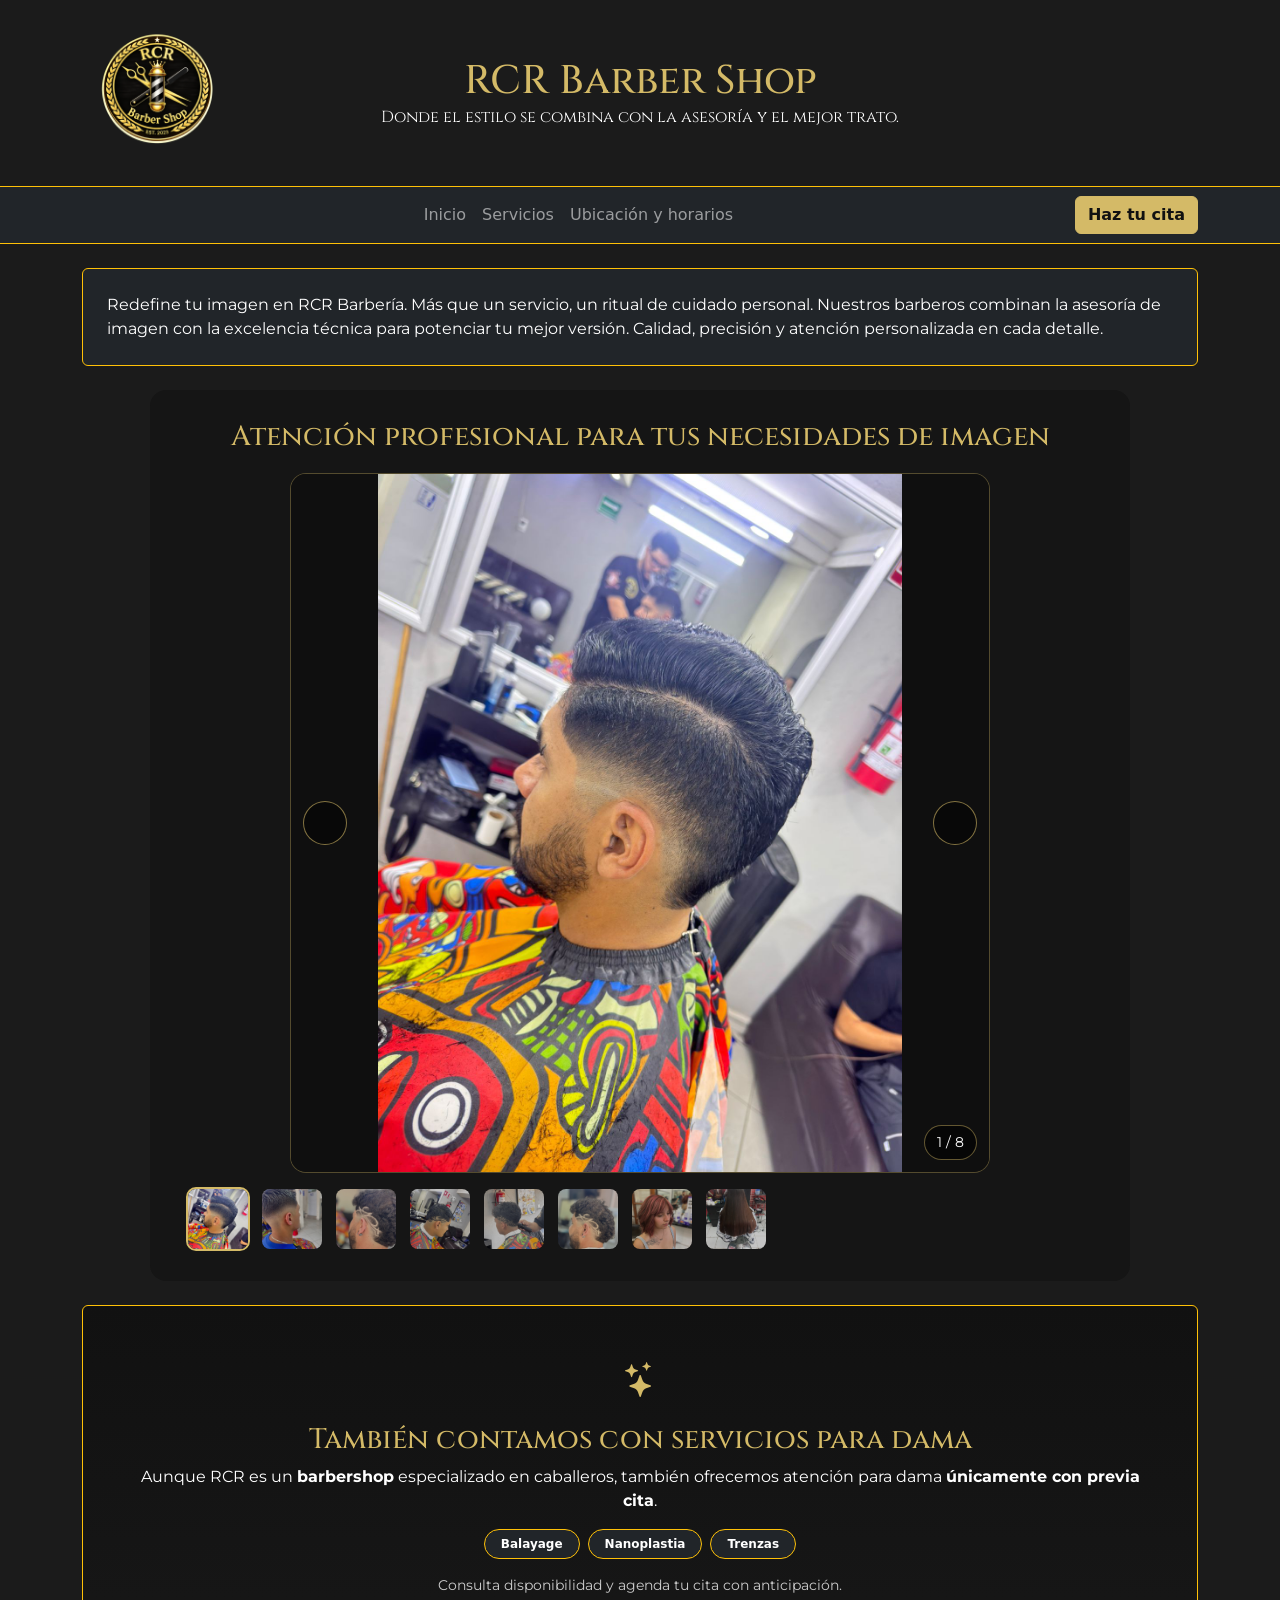
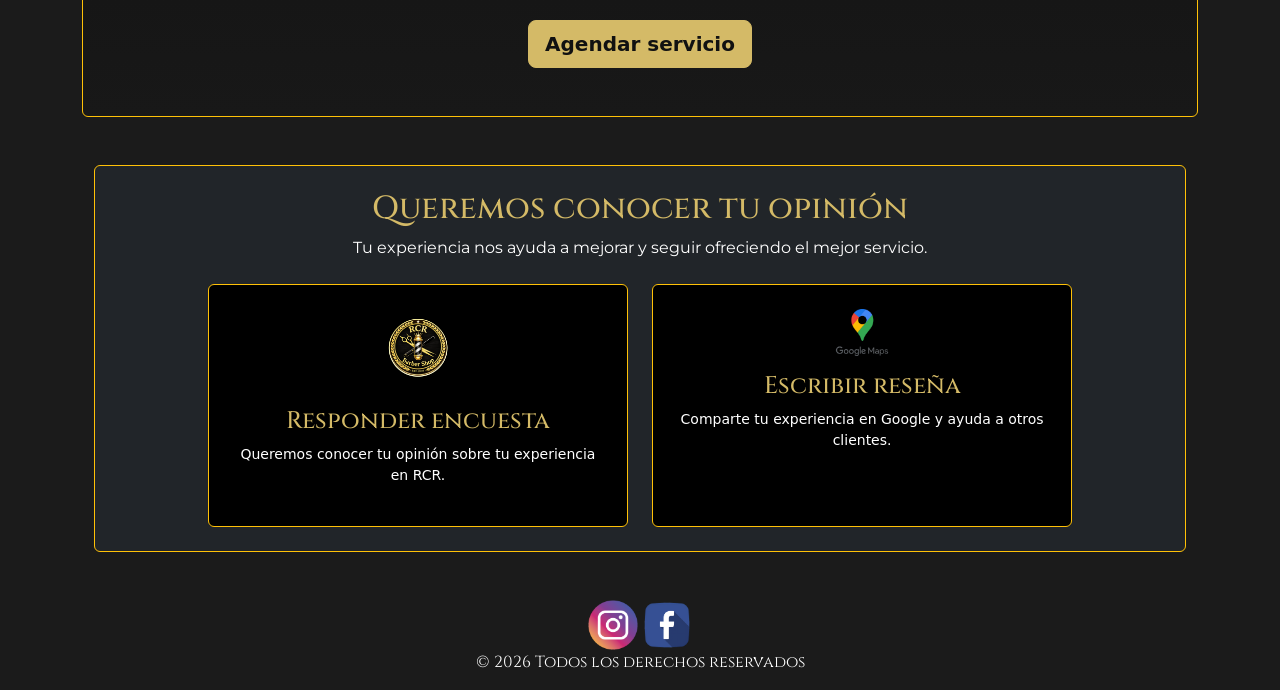
==== commit 72cd951d: "Add files via upload" ====
--- a/index.html
+++ b/index.html
@@ -1,14 +1,24 @@
 <!DOCTYPE html>
 <html lang="en">
 <head>
-    <meta charset="UTF-8">
-    <meta name="viewport" content="width=device-width, initial-scale=1.0">
-  
-    <title>RCR Barber Shop</title>
+<meta charset="UTF-8">
+<meta name="viewport" content="width=device-width, initial-scale=1.0">
+
+<title>RCR Barber Shop</title>
+
+<link rel="icon" href="./Images/favicon.ico">
+<link rel="icon" type="image/png" sizes="16x16" href="./Images/favicon-16x16.png">
+<link rel="icon" type="image/png" sizes="32x32" href="./Images/favicon-32x32.png">
+<link rel="apple-touch-icon" sizes="180x180" href="./Images/apple-touch-icon.png">
+
 <link rel="preconnect" href="https://fonts.googleapis.com">
 <link rel="preconnect" href="https://fonts.gstatic.com" crossorigin>
+
 <link href="https://fonts.googleapis.com/css2?family=Cinzel:wght@400..900&family=Cormorant+Garamond:ital,wght@0,300..700;1,300..700&family=Montserrat:ital,wght@0,100..900;1,100..900&family=Playfair+Display:ital,wght@0,400..900;1,400..900&display=swap" rel="stylesheet">
+
 <link href="https://cdn.jsdelivr.net/npm/bootstrap@5.3.3/dist/css/bootstrap.min.css" rel="stylesheet">
+<link rel="stylesheet" href="https://cdn.jsdelivr.net/npm/bootstrap-icons@1.11.3/font/bootstrap-icons.min.css">
+
 <link rel="stylesheet" href="./MyCSS.css">
 
 </head>
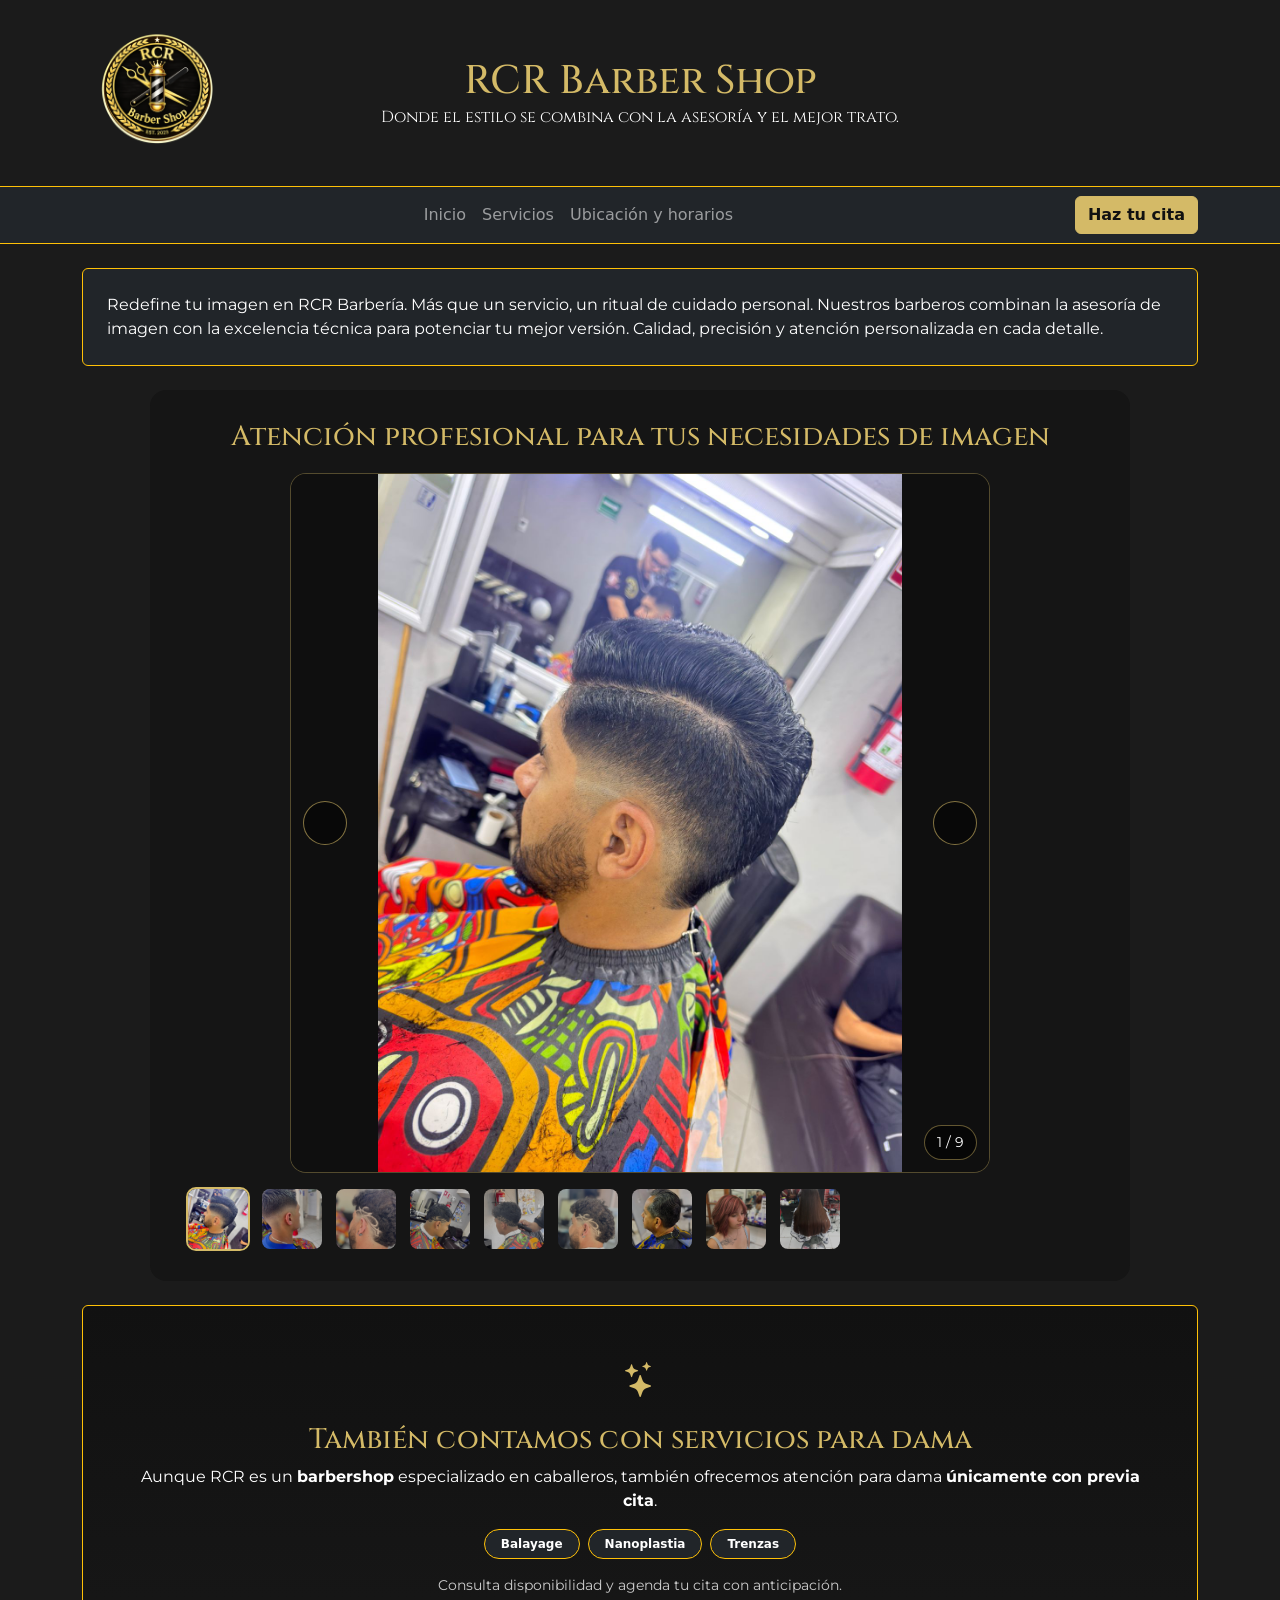
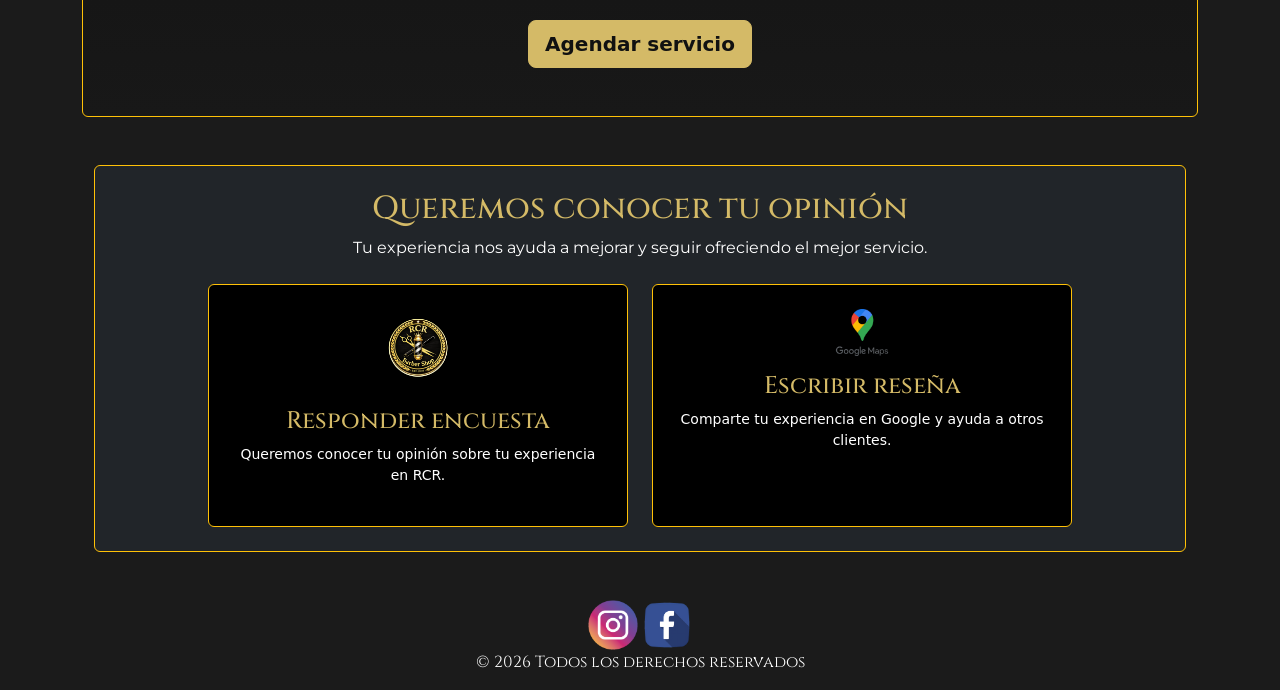
==== commit 1871eb20: "Add files via upload" ====
--- a/index.html
+++ b/index.html
@@ -63,11 +63,11 @@
 
 
 <button
-id="Anywhere_button_iframe"
-class="anywhere-book-now-button btn btn-warning fw-semibold"
-data-booking-url="https://rcr-barber-shop.setmore.com"
-data-new-tab="false">
-Haz tu cita
+  id="Anywhere_button_iframe"
+  class="anywhere-book-now-button btn btn-warning fw-semibold d-none d-lg-inline-flex"
+  data-booking-url="https://rcr-barber-shop.setmore.com"
+  data-new-tab="false">
+  Haz tu cita
 </button>
     </div>
   </div>
@@ -100,8 +100,10 @@
       <img src="./Images/PHOTO-2026-03-08-14-03-09 4.jpg" alt="Estilo 4">
       <img src="./Images/PHOTO-2026-03-08-14-03-09.jpg" alt="Estilo 5">
       <img src="./Images/PHOTO-2026-03-08-14-03-10.jpg" alt="Estilo 6">
-      <img src="./Borradores/Balayage.JPG" alt="Estilo 7">
-      <img src="./Borradores/Nanoplastia.JPG" alt="Estilo 8">
+      <img src="./Images/Corte.png" alt="Estilo 7">
+      <img src="./Borradores/Balayage.JPG" alt="Estilo 8">
+      <img src="./Borradores/Nanoplastia.JPG" alt="Estilo 9">
+      
     </div>
     
 
@@ -109,7 +111,7 @@
 
     </button>
 
-    <div class="counter" id="counter">1 / 8</div>
+    <div class="counter" id="counter">1 / 9</div>
   </div>
 
   <div class="thumbs" id="thumbs">
@@ -119,8 +121,10 @@
     <img src="./Images/PHOTO-2026-03-08-14-03-09 4.jpg" data-i="3" alt="thumb 4">
     <img src="./Images/PHOTO-2026-03-08-14-03-09.jpg" data-i="4" alt="thumb 5">
     <img src="./Images/PHOTO-2026-03-08-14-03-10.jpg" data-i="5" alt="thumb 6">
-    <img src="./Borradores/Balayage.JPG" data-i="6" alt="thumb 7">
-    <img src="./Borradores/Nanoplastia.JPG" data-i="7" alt="thumb 8">
+    <img src="./Images/Corte.png" data-i="6" alt="thumb 7">
+    <img src="./Borradores/Balayage.JPG" data-i="7" alt="thumb 8">
+    <img src="./Borradores/Nanoplastia.JPG" data-i="8" alt="thumb 9">
+    
   </div>
 </section>
 
@@ -289,7 +293,19 @@
   // Init
   goTo(0);
 </script>
+
+<div class="mobile-book-bar d-lg-none">
+  <button
+    class="anywhere-book-now-button btn btn-warning mobile-book-btn fw-semibold"
+    data-booking-url="https://rcr-barber-shop.setmore.com"
+    data-new-tab="false">
+    <i class="bi bi-calendar-check me-2"></i>Agendar cita
+  </button>
+</div>
 <script src="https://cdn.jsdelivr.net/npm/bootstrap@5.3.3/dist/js/bootstrap.bundle.min.js"></script>
 <script id="anywhere_book_now_script" src="https://assets.setmore.com/integration/book-now/live/v1/anywhere-book-now.js"></script>
+
+
+
 </body>
 </html>
--- a/MyCSS.css
+++ b/MyCSS.css
@@ -227,4 +227,49 @@
 .ladies-note{
   color: rgba(255,255,255,0.78);
   font-family:'Montserrat', sans-serif;
+}
+
+/* ===============================
+MOBILE BOOKING CTA
+=============================== */
+
+.mobile-book-bar{
+  position: fixed;
+  left: 0;
+  right: 0;
+  bottom: 0;
+  z-index: 9999;
+  width: 100%;
+  padding: 12px 14px calc(12px + env(safe-area-inset-bottom));
+  background: rgba(15,15,15,0.96);
+  border-top: 1px solid rgba(212,186,103,.35);
+  -webkit-backdrop-filter: blur(8px);
+  backdrop-filter: blur(8px);
+  box-shadow: 0 -8px 24px rgba(0,0,0,0.35);
+}
+
+.mobile-book-btn{
+  width: 100%;
+  max-width: 680px;
+  margin: 0 auto;
+  display: flex;
+  align-items: center;
+  justify-content: center;
+  border-radius: 999px;
+  font-size: 1rem;
+  padding: 14px 18px;
+  text-decoration: none;
+}
+
+.mobile-book-btn:hover,
+.mobile-book-btn:focus,
+.mobile-book-btn:active{
+  text-decoration: none;
+}
+
+/* para que el contenido/footer no quede tapado */
+@media (max-width: 991.98px){
+  body{
+    padding-bottom: 92px;
+  }
 }
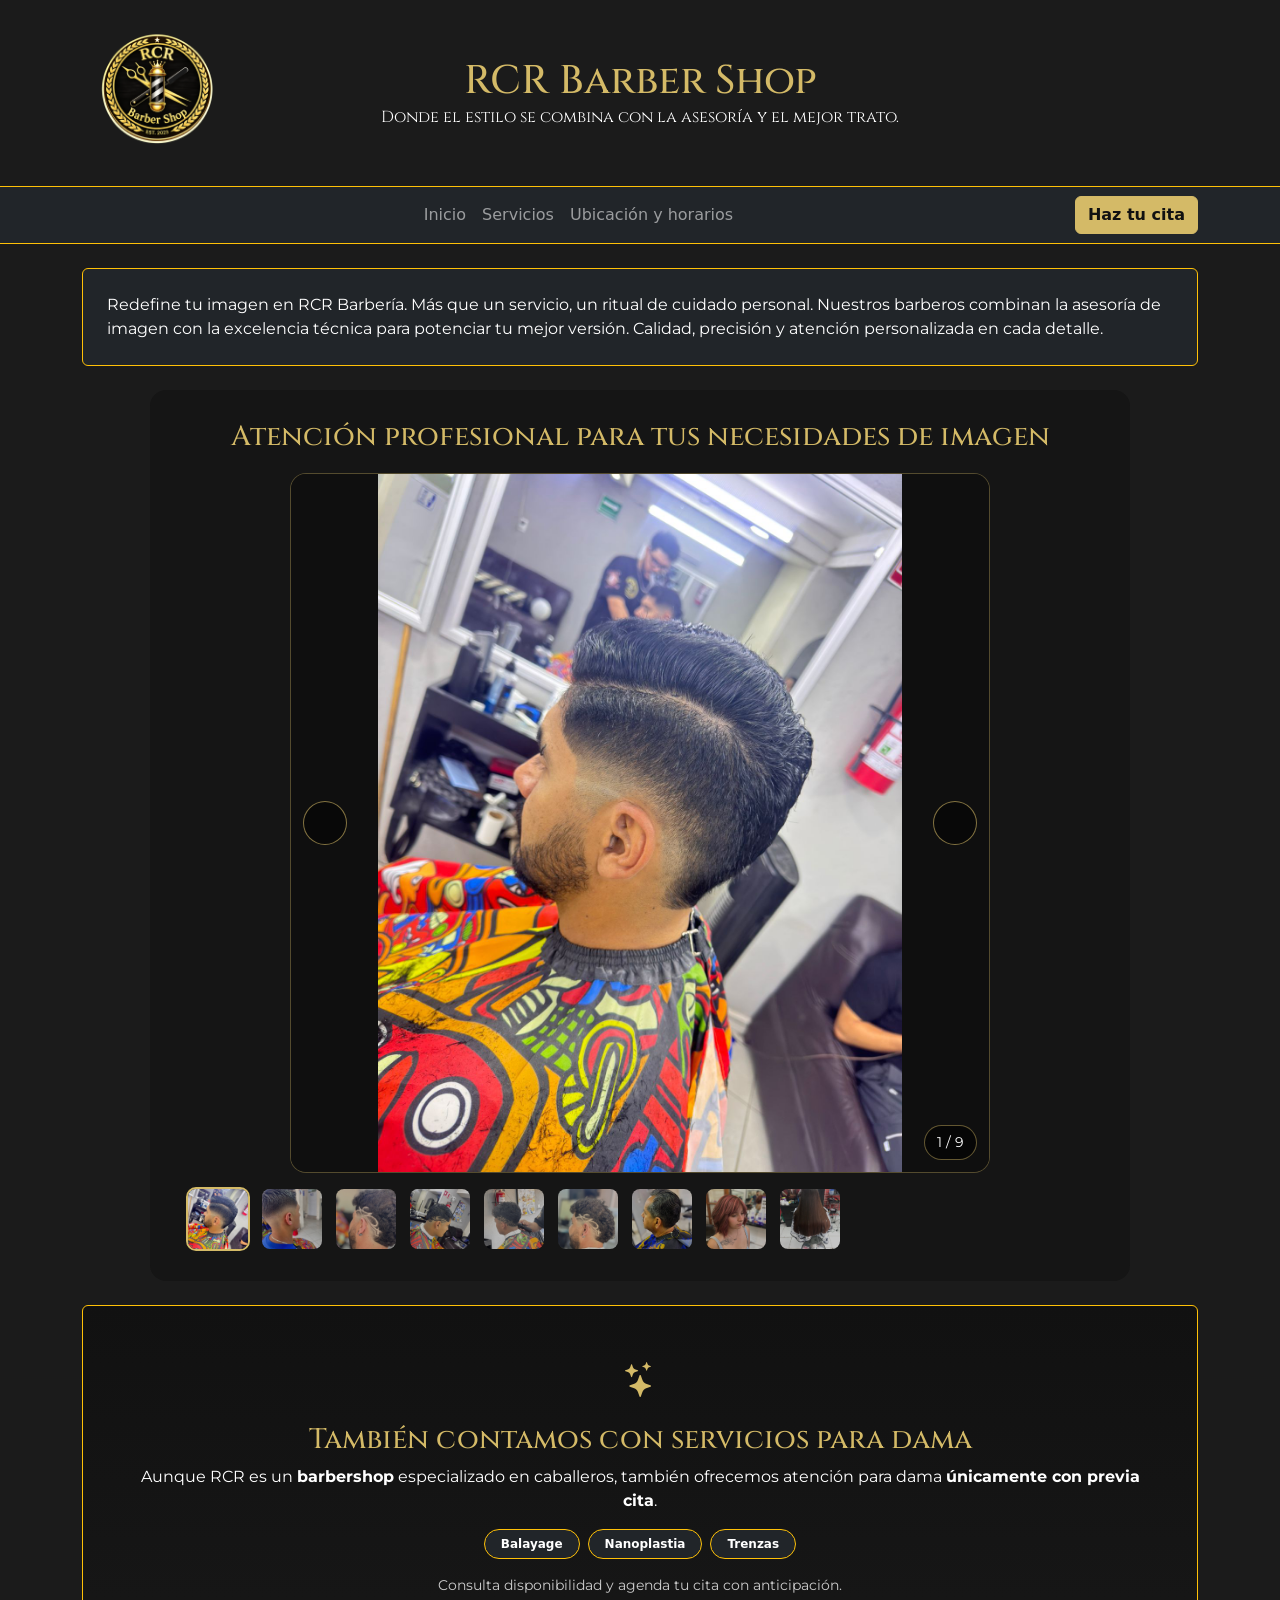
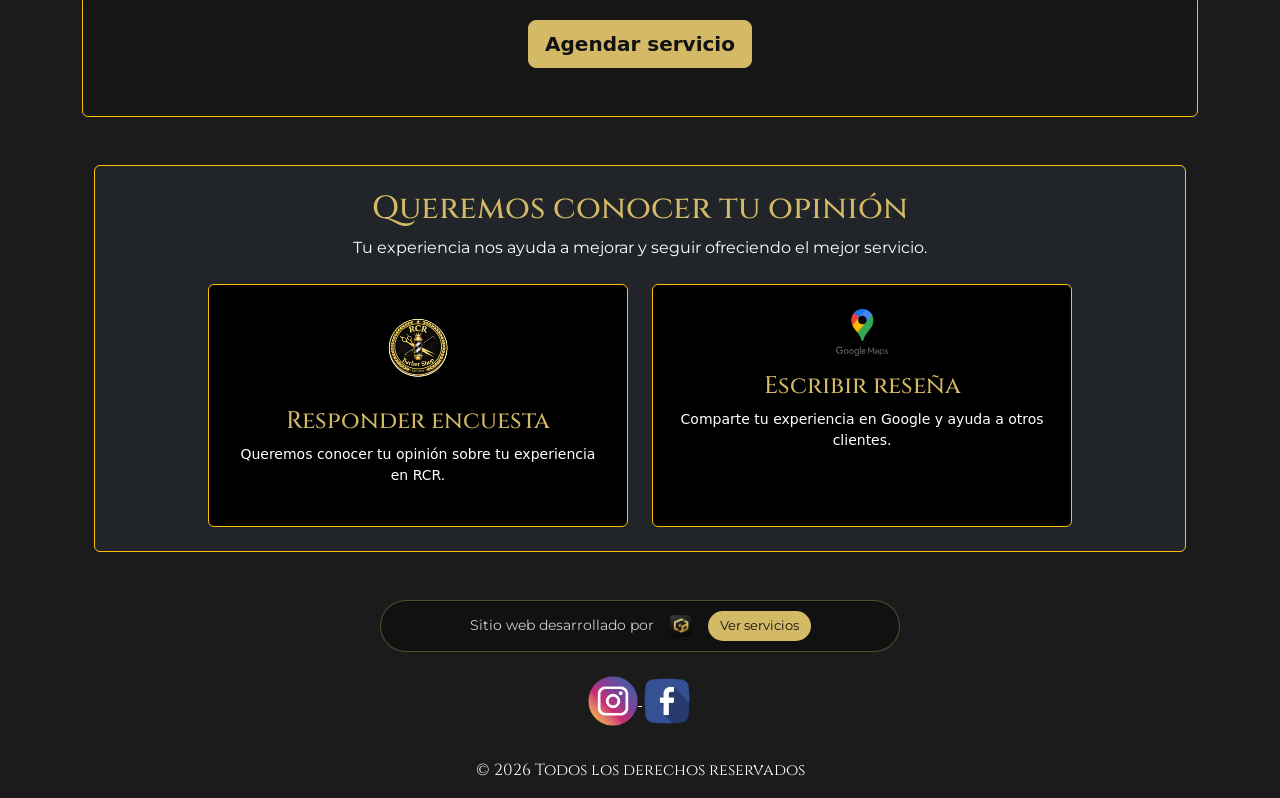
==== commit fc6ca11c: "Add files via upload" ====
--- a/index.html
+++ b/index.html
@@ -21,9 +21,10 @@
 
 <link rel="stylesheet" href="./MyCSS.css">
 
+<meta name="author" content="GABAN Solutions">
+
 </head>
 <body>
-
 
 <header class="py-3 border-bottom border-warning">
   <div class="container">
@@ -41,7 +42,7 @@
         </p>
       </div>
 
-<div class="col-12 col-md-3 d-none d-md-block"></div>
+      <div class="col-12 col-md-3 d-none d-md-block"></div>
     </div>
   </div>
 </header>
@@ -61,14 +62,13 @@
         <li class="nav-item"><a class="nav-link" href="Contact.html">Ubicación y horarios</a></li>
       </ul>
 
-
-<button
-  id="Anywhere_button_iframe"
-  class="anywhere-book-now-button btn btn-warning fw-semibold d-none d-lg-inline-flex"
-  data-booking-url="https://rcr-barber-shop.setmore.com"
-  data-new-tab="false">
-  Haz tu cita
-</button>
+      <button
+        id="Anywhere_button_iframe"
+        class="anywhere-book-now-button btn btn-warning fw-semibold d-none d-lg-inline-flex"
+        data-booking-url="https://rcr-barber-shop.setmore.com"
+        data-new-tab="false">
+        Haz tu cita
+      </button>
     </div>
   </div>
 </nav>
@@ -83,171 +83,187 @@
     </div>
   </div>
 
-
   <div class="my-4">
-<section class="gallery">
-  <h2 class="gallery-title">Atención profesional para tus necesidades de imagen</h2>
-
-  <div class="carousel" id="carousel">
-    <button class="car-btn prev" aria-label="Anterior">
-
-    </button>
-
-    <div class="viewer" id="viewer">
-      <img src="./Images/PHOTO-2026-03-08-14-03-09 1.jpg" alt="Estilo 1">
-      <img src="./Images/PHOTO-2026-03-08-14-03-09 2.jpg" alt="Estilo 2">
-      <img src="./Images/PHOTO-2026-03-08-14-03-09 3.jpg" alt="Estilo 3">
-      <img src="./Images/PHOTO-2026-03-08-14-03-09 4.jpg" alt="Estilo 4">
-      <img src="./Images/PHOTO-2026-03-08-14-03-09.jpg" alt="Estilo 5">
-      <img src="./Images/PHOTO-2026-03-08-14-03-10.jpg" alt="Estilo 6">
-      <img src="./Images/Corte.png" alt="Estilo 7">
-      <img src="./Borradores/Balayage.JPG" alt="Estilo 8">
-      <img src="./Borradores/Nanoplastia.JPG" alt="Estilo 9">
-      
-    </div>
-    
-
-    <button class="car-btn next" aria-label="Siguiente">
-
-    </button>
-
-    <div class="counter" id="counter">1 / 9</div>
-  </div>
-
-  <div class="thumbs" id="thumbs">
-    <img src="./Images/PHOTO-2026-03-08-14-03-09 1.jpg" data-i="0" alt="thumb 1">
-    <img src="./Images/PHOTO-2026-03-08-14-03-09 2.jpg" data-i="1" alt="thumb 2">
-    <img src="./Images/PHOTO-2026-03-08-14-03-09 3.jpg"  data-i="2" alt="thumb 3">
-    <img src="./Images/PHOTO-2026-03-08-14-03-09 4.jpg" data-i="3" alt="thumb 4">
-    <img src="./Images/PHOTO-2026-03-08-14-03-09.jpg" data-i="4" alt="thumb 5">
-    <img src="./Images/PHOTO-2026-03-08-14-03-10.jpg" data-i="5" alt="thumb 6">
-    <img src="./Images/Corte.png" data-i="6" alt="thumb 7">
-    <img src="./Borradores/Balayage.JPG" data-i="7" alt="thumb 8">
-    <img src="./Borradores/Nanoplastia.JPG" data-i="8" alt="thumb 9">
-    
+    <section class="gallery">
+      <h2 class="gallery-title">Atención profesional para tus necesidades de imagen</h2>
+
+      <div class="carousel" id="carousel">
+        <button class="car-btn prev" aria-label="Anterior"></button>
+
+        <div class="viewer" id="viewer">
+          <img src="./Images/PHOTO-2026-03-08-14-03-09 1.jpg" alt="Estilo 1">
+          <img src="./Images/PHOTO-2026-03-08-14-03-09 2.jpg" alt="Estilo 2">
+          <img src="./Images/PHOTO-2026-03-08-14-03-09 3.jpg" alt="Estilo 3">
+          <img src="./Images/PHOTO-2026-03-08-14-03-09 4.jpg" alt="Estilo 4">
+          <img src="./Images/PHOTO-2026-03-08-14-03-09.jpg" alt="Estilo 5">
+          <img src="./Images/PHOTO-2026-03-08-14-03-10.jpg" alt="Estilo 6">
+          <img src="./Images/Corte.png" alt="Estilo 7">
+          <img src="./Borradores/Balayage.JPG" alt="Estilo 8">
+          <img src="./Borradores/Nanoplastia.JPG" alt="Estilo 9">
+        </div>
+
+        <button class="car-btn next" aria-label="Siguiente"></button>
+
+        <div class="counter" id="counter">1 / 9</div>
+      </div>
+
+      <div class="thumbs" id="thumbs">
+        <img src="./Images/PHOTO-2026-03-08-14-03-09 1.jpg" data-i="0" alt="thumb 1">
+        <img src="./Images/PHOTO-2026-03-08-14-03-09 2.jpg" data-i="1" alt="thumb 2">
+        <img src="./Images/PHOTO-2026-03-08-14-03-09 3.jpg" data-i="2" alt="thumb 3">
+        <img src="./Images/PHOTO-2026-03-08-14-03-09 4.jpg" data-i="3" alt="thumb 4">
+        <img src="./Images/PHOTO-2026-03-08-14-03-09.jpg" data-i="4" alt="thumb 5">
+        <img src="./Images/PHOTO-2026-03-08-14-03-10.jpg" data-i="5" alt="thumb 6">
+        <img src="./Images/Corte.png" data-i="6" alt="thumb 7">
+        <img src="./Borradores/Balayage.JPG" data-i="7" alt="thumb 8">
+        <img src="./Borradores/Nanoplastia.JPG" data-i="8" alt="thumb 9">
+      </div>
+    </section>
+  </div>
+
+  <div class="card bg-dark text-white border-warning mt-4 services-ladies-card">
+    <div class="card-body text-center p-4 p-md-5">
+
+      <div class="mb-3">
+        <i class="bi bi-stars ladies-icon"></i>
+      </div>
+
+      <h3 class="mb-2" style="font-family:'Cinzel'; color:#D4BA67;">
+        También contamos con servicios para dama
+      </h3>
+
+      <p class="mb-3" style="font-family:'Montserrat';">
+        Aunque RCR es un <b>barbershop</b> especializado en caballeros,
+        también ofrecemos atención para dama <b>únicamente con previa cita</b>.
+      </p>
+
+      <div class="d-flex flex-wrap justify-content-center gap-2 mb-3">
+        <span class="badge rounded-pill text-bg-dark border border-warning px-3 py-2">Balayage</span>
+        <span class="badge rounded-pill text-bg-dark border border-warning px-3 py-2">Nanoplastia</span>
+        <span class="badge rounded-pill text-bg-dark border border-warning px-3 py-2">Trenzas</span>
+      </div>
+
+      <p class="small mb-4 ladies-note">
+        Consulta disponibilidad y agenda tu cita con anticipación.
+      </p>
+
+      <button
+        class="anywhere-book-now-button btn btn-warning btn-lg fw-semibold"
+        data-booking-url="https://rcr-barber-shop.setmore.com"
+        data-new-tab="false">
+        Agendar servicio
+      </button>
+
+    </div>
+  </div>
+
+  <section class="container my-5">
+    <div class="card bg-dark text-white border-warning">
+      <div class="card-body text-center p-4">
+
+        <h2 class="mb-2" style="font-family:'Cinzel'; color:#D4BA67;">
+          Queremos conocer tu opinión
+        </h2>
+
+        <p class="mb-4" style="font-family:'Montserrat';">
+          Tu experiencia nos ayuda a mejorar y seguir ofreciendo el mejor servicio.
+        </p>
+
+        <div class="row g-4 justify-content-center">
+
+          <div class="col-md-5">
+            <a href="https://forms.gle/G6pdmRBXSp6LeKgr6" target="_blank" class="text-decoration-none">
+              <div class="card h-100 bg-black text-white border-warning review-card">
+                <div class="card-body text-center p-4">
+                  <img src="./Images/Logo_RCR_2026_SinFondo.png" width="80" class="mb-3" alt="RCR Logo">
+
+                  <h4 style="font-family:'Cinzel'; color:#D4BA67;">
+                    Responder encuesta
+                  </h4>
+
+                  <p class="small">
+                    Queremos conocer tu opinión sobre tu experiencia en RCR.
+                  </p>
+                </div>
+              </div>
+            </a>
+          </div>
+
+          <div class="col-md-5">
+            <a href="https://www.google.com/search?hl=en-CA&gl=ca&q=RCR+Barber%C3%ADa+Sal%C3%B3n,+Atenas,+Jerez+101+B,+Los+Sauces,+76114+Santiago+de+Quer%C3%A9taro,+Qro.,+Mexico&ludocid=10896036416418766935&lsig=AB86z5VZacI5tAJtuzdIunoeFj1o&hl=en&gl=CA#" target="_blank" class="text-decoration-none">
+              <div class="card h-100 bg-black text-white border-warning review-card">
+                <div class="card-body text-center p-4">
+                  <img src="./Images/finalgooglemaps.png" width="80" class="mb-3" alt="Google Maps">
+
+                  <h4 style="font-family:'Cinzel'; color:#D4BA67;">
+                    Escribir reseña
+                  </h4>
+
+                  <p class="small">
+                    Comparte tu experiencia en Google y ayuda a otros clientes.
+                  </p>
+                </div>
+              </div>
+            </a>
+          </div>
+
+        </div>
+      </div>
+    </div>
+  </section>
+
+ <section class="gaban-bar">
+  <div class="container">
+
+    <div class="gaban-bar-inner">
+
+      <span class="gaban-bar-text">
+        Sitio web desarrollado por
+      </span>
+
+      <a
+        href="https://gabansolutions.ca"
+        target="_blank"
+        rel="noopener noreferrer"
+        class="gaban-bar-link"
+      >
+
+        <img
+          src="./Images/logo-gaban.png"
+          alt="GABAN Solutions"
+          class="gaban-bar-logo"
+        >
+
+      </a>
+
+      <a
+        href="https://gabansolutions.ca"
+        target="_blank"
+        class="gaban-bar-btn"
+      >
+        Ver servicios
+      </a>
+
+    </div>
+
   </div>
 </section>
 
-</div>
-
-
-  <div class="card bg-dark text-white border-warning mt-4 services-ladies-card">
-  <div class="card-body text-center p-4 p-md-5">
-
-    <div class="mb-3">
-      <i class="bi bi-stars ladies-icon"></i>
-    </div>
-
-    <h3 class="mb-2" style="font-family:'Cinzel'; color:#D4BA67;">
-      También contamos con servicios para dama
-    </h3>
-
-    <p class="mb-3" style="font-family:'Montserrat';">
-      Aunque RCR es un <b>barbershop</b> especializado en caballeros,
-      también ofrecemos atención para dama <b>únicamente con previa cita</b>.
-    </p>
-
-    <div class="d-flex flex-wrap justify-content-center gap-2 mb-3">
-      <span class="badge rounded-pill text-bg-dark border border-warning px-3 py-2">Balayage</span>
-      <span class="badge rounded-pill text-bg-dark border border-warning px-3 py-2">Nanoplastia</span>
-      <span class="badge rounded-pill text-bg-dark border border-warning px-3 py-2">Trenzas</span>
-    </div>
-
-    <p class="small mb-4 ladies-note">
-      Consulta disponibilidad y agenda tu cita con anticipación.
-    </p>
-
-    <button
-      class="anywhere-book-now-button btn btn-warning btn-lg fw-semibold"
-      data-booking-url="https://rcr-barber-shop.setmore.com"
-      data-new-tab="false">
-      Agendar servicio
-    </button>
-
-  </div>
-</div>
-
-<section class="container my-5">
-
-<div class="card bg-dark text-white border-warning">
-<div class="card-body text-center p-4">
-
-<h2 class="mb-2" style="font-family:'Cinzel'; color:#D4BA67;">
-Queremos conocer tu opinión
-</h2>
-
-<p class="mb-4" style="font-family:'Montserrat';">
-Tu experiencia nos ayuda a mejorar y seguir ofreciendo el mejor servicio.
-</p>
-
-
-<div class="row g-4 justify-content-center">
-
-<!-- ENCUESTA -->
-<div class="col-md-5">
-<a href="https://forms.gle/G6pdmRBXSp6LeKgr6" target="_blank" class="text-decoration-none">
-
-<div class="card h-100 bg-black text-white border-warning review-card">
-
-<div class="card-body text-center p-4">
-
-<img src="./Images/Logo_RCR_2026_SinFondo.png" width="80" class="mb-3">
-
-<h4 style="font-family:'Cinzel'; color:#D4BA67;">
-Responder encuesta
-</h4>
-
-<p class="small">
-Queremos conocer tu opinión sobre tu experiencia en RCR.
-</p>
-
-</div>
-</div>
-
-</a>
-</div>
-
-
-<!-- GOOGLE REVIEW -->
-<div class="col-md-5">
-
-<a href="https://www.google.com/search?hl=en-CA&gl=ca&q=RCR+Barber%C3%ADa+Sal%C3%B3n,+Atenas,+Jerez+101+B,+Los+Sauces,+76114+Santiago+de+Quer%C3%A9taro,+Qro.,+Mexico&ludocid=10896036416418766935&lsig=AB86z5VZacI5tAJtuzdIunoeFj1o&hl=en&gl=CA#" target="_blank" class="text-decoration-none">
-
-<div class="card h-100 bg-black text-white border-warning review-card">
-
-<div class="card-body text-center p-4">
-
-<img src="./Images/finalgooglemaps.png" width="80" class="mb-3">
-
-<h4 style="font-family:'Cinzel'; color:#D4BA67;">
-Escribir reseña
-</h4>
-
-<p class="small">
-Comparte tu experiencia en Google y ayuda a otros clientes.
-</p>
-
-</div>
-</div>
-
-</a>
-</div>
-
-
-</div>
-</div>
-</div>
-
-</section>
-
 </main>
 
-
-<section class="footer" align="center" style="font-family: 'Cinzel'; color:white">
-  
-<a href="https://www.instagram.com/rcr_barbershop/" target="_blank"><img src="./Images/Logo instagram.png" width="50" height="50"></a>
-<a href="https://www.facebook.com/rcr.carlos.2025/" target="_blank"><img src="./Images/Logo Facebook.png" width="50" height="50"></a><br>
-<p>© 2026 Todos los derechos reservados</p>
+<section class="footer text-center" style="font-family:'Cinzel'; color:white">
+  <a href="https://www.instagram.com/rcr_barbershop/" target="_blank">
+    <img src="./Images/Logo instagram.png" width="50" height="50" alt="Instagram">
+  </a>
+
+  <a href="https://www.facebook.com/rcr.carlos.2025/" target="_blank">
+    <img src="./Images/Logo Facebook.png" width="50" height="50" alt="Facebook">
+  </a>
+
+  <br><br>
+
+
+  <p class="mt-2">© 2026 Todos los derechos reservados</p>
 </section>
 
 <script>
@@ -260,17 +276,17 @@
   let current = 0;
 
   function goTo(i){
-    current = Math.max(0, Math.min(total-1, i));
+    current = Math.max(0, Math.min(total - 1, i));
     viewer.scrollTo({ left: viewer.clientWidth * current, behavior: 'smooth' });
-    counter.textContent = (current+1) + " / " + total;
+    counter.textContent = (current + 1) + " / " + total;
 
     thumbs.querySelectorAll('img').forEach(t => t.classList.remove('active'));
     const activeThumb = thumbs.querySelector(`img[data-i="${current}"]`);
     if(activeThumb) activeThumb.classList.add('active');
   }
 
-  document.querySelector('.car-btn.prev').addEventListener('click', () => goTo(current-1));
-  document.querySelector('.car-btn.next').addEventListener('click', () => goTo(current+1));
+  document.querySelector('.car-btn.prev').addEventListener('click', () => goTo(current - 1));
+  document.querySelector('.car-btn.next').addEventListener('click', () => goTo(current + 1));
 
   thumbs.addEventListener('click', (e) => {
     if(e.target.tagName === 'IMG'){
@@ -278,19 +294,17 @@
     }
   });
 
-  // Detectar slide actual al swippear
   viewer.addEventListener('scroll', () => {
     const i = Math.round(viewer.scrollLeft / viewer.clientWidth);
     if(i !== current){
       current = i;
-      counter.textContent = (current+1) + " / " + total;
+      counter.textContent = (current + 1) + " / " + total;
       thumbs.querySelectorAll('img').forEach(t => t.classList.remove('active'));
       const activeThumb = thumbs.querySelector(`img[data-i="${current}"]`);
       if(activeThumb) activeThumb.classList.add('active');
     }
   });
 
-  // Init
   goTo(0);
 </script>
 
@@ -302,10 +316,9 @@
     <i class="bi bi-calendar-check me-2"></i>Agendar cita
   </button>
 </div>
+
 <script src="https://cdn.jsdelivr.net/npm/bootstrap@5.3.3/dist/js/bootstrap.bundle.min.js"></script>
 <script id="anywhere_book_now_script" src="https://assets.setmore.com/integration/book-now/live/v1/anywhere-book-now.js"></script>
 
-
-
 </body>
 </html>
--- a/MyCSS.css
+++ b/MyCSS.css
@@ -47,7 +47,7 @@
   border:1px solid rgba(212,186,103,.35);
   border-radius:16px;
   overflow:hidden;
-  max-width:700px;        /* controla tamaño en desktop */
+  max-width:700px;
   margin:0 auto;
 }
 
@@ -60,7 +60,7 @@
   -webkit-overflow-scrolling:touch;
 
   width:100%;
-  aspect-ratio:1 / 1;     /* 🔲 CUADRADO */
+  aspect-ratio:1 / 1;
 }
 .viewer::-webkit-scrollbar{ display:none; }
 
@@ -69,9 +69,9 @@
   flex:0 0 100%;
   width:100%;
   height:100%;
-  object-fit:contain;      /* 👈 AHORA SE VE COMPLETA */
+  object-fit:contain;
   object-position:center;
-  background:#0f0f0f;      /* relleno elegante */
+  background:#0f0f0f;
   scroll-snap-align:start;
   user-select:none;
   -webkit-user-drag:none;
@@ -121,7 +121,7 @@
 
 .thumbs img{
   width:64px;
-  aspect-ratio:1 / 1;     /* miniaturas cuadradas */
+  aspect-ratio:1 / 1;
   object-fit:cover;
   border-radius:10px;
   border:2px solid transparent;
@@ -136,7 +136,7 @@
 /* ===== CELULAR ===== */
 @media (max-width:600px){
   .carousel{
-    max-width:100%;       /* ocupa todo el ancho */
+    max-width:100%;
   }
   .thumbs img{
     width:56px;
@@ -228,6 +228,7 @@
   color: rgba(255,255,255,0.78);
   font-family:'Montserrat', sans-serif;
 }
+
 
 /* ===============================
 MOBILE BOOKING CTA
@@ -272,4 +273,77 @@
   body{
     padding-bottom: 92px;
   }
+}
+
+
+
+
+
+/* ===============================
+GABAN PARTNER BAR
+=============================== */
+
+.gaban-bar{
+margin:40px 0 10px 0;
+}
+
+.gaban-bar-inner{
+
+display:flex;
+align-items:center;
+justify-content:center;
+gap:16px;
+
+padding:10px 16px;
+
+background:#111;
+border:1px solid rgba(212,186,103,.35);
+border-radius:999px;
+
+max-width:520px;
+margin:auto;
+
+font-family:'Montserrat',sans-serif;
+font-size:14px;
+
+}
+
+.gaban-bar-text{
+color:#ccc;
+}
+
+.gaban-bar-link{
+display:flex;
+align-items:center;
+text-decoration:none;
+}
+
+.gaban-bar-logo{
+height:22px;
+opacity:.9;
+transition:.25s;
+}
+
+.gaban-bar-logo:hover{
+opacity:1;
+}
+
+.gaban-bar-btn{
+
+font-size:13px;
+padding:5px 12px;
+
+background:#D4BA67;
+color:#111;
+
+border-radius:999px;
+text-decoration:none;
+
+transition:.2s;
+
+}
+
+.gaban-bar-btn:hover{
+background:#b89a4d;
+color:#111;
 }
